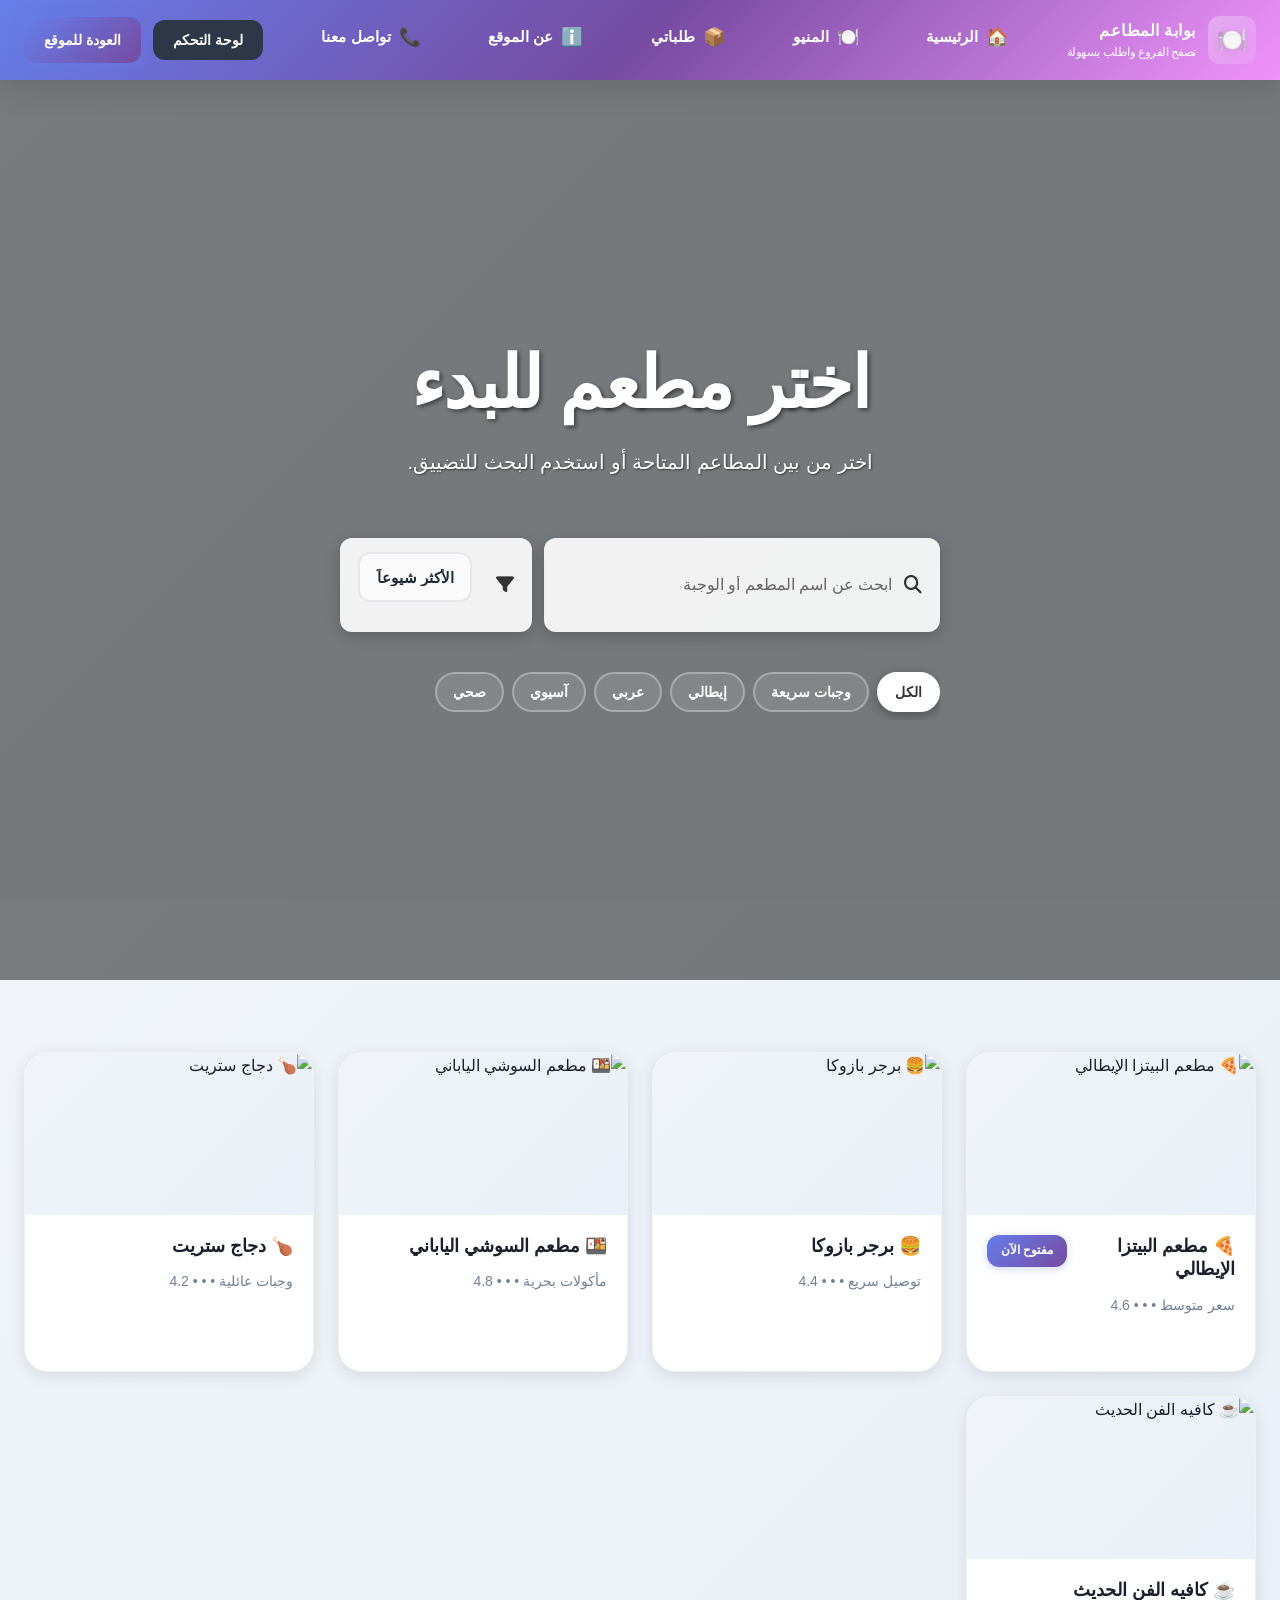
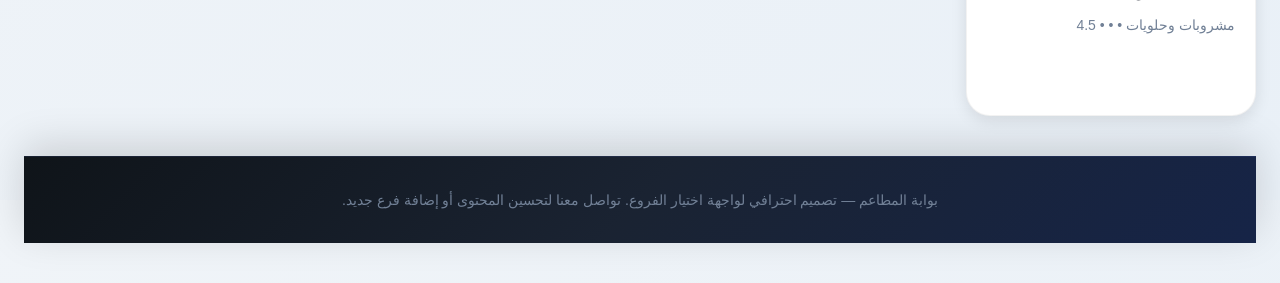
==== gateway.html @ f69977a4 "Add files via upload" ====
<!doctype html>
<html lang="ar" dir="rtl">
  <head>
    <meta charset="utf-8" />
    <meta
      name="viewport"
      content="width=device-width, initial-scale=1.0, viewport-fit=cover"
    />
    <meta name="theme-color" content="#D2691E" />
    <meta name="apple-mobile-web-app-capable" content="yes" />
    <meta
      name="apple-mobile-web-app-status-bar-style"
      content="black-translucent"
    />
    <title>بوابة المطاعم — My Order</title>
    <link rel="stylesheet" href="style.css" />
    <link
      rel="stylesheet"
      href="https://cdnjs.cloudflare.com/ajax/libs/font-awesome/6.4.0/css/all.min.css"
      crossorigin="anonymous"
    />
    <link
      href="https://fonts.googleapis.com/css2?family=Cairo:wght@300;400;600;700;900&display=swap"
      rel="stylesheet"
    />

    <style>
      * {
        margin: 0;
        padding: 0;
        box-sizing: border-box;
      }

      :root {
        --bg: #f0f4f8;
        --card: #ffffff;
        --muted: #718096;
        --accent-1: #667eea;
        --accent-2: #764ba2;
        --accent-3: #f093fb;
        --text: #1a202c;
        --text-light: #4a5568;
        --radius: 16px;
        --radius-lg: 24px;
        --container-max: 1400px;
        --shadow-sm: 0 2px 8px rgba(0, 0, 0, 0.08);
        --shadow-md: 0 4px 16px rgba(0, 0, 0, 0.1);
        --shadow-lg: 0 8px 32px rgba(0, 0, 0, 0.12);
        --shadow-xl: 0 12px 48px rgba(0, 0, 0, 0.15);
      }

      html,
      body {
        height: 100%;
      }

      body {
        font-family:
          "Cairo",
          -apple-system,
          "Segoe UI",
          Roboto,
          "Helvetica Neue",
          Arial,
          sans-serif;
        background: linear-gradient(135deg, #f0f4f8 0%, #e9f0f7 100%);
        color: var(--text);
        -webkit-font-smoothing: antialiased;
        -moz-osx-font-smoothing: grayscale;
        line-height: 1.6;
        min-height: 100vh;
        overflow-x: hidden;
      }

      /* Header Styles */
      header.app-header {
        padding: 16px 24px;
        background: linear-gradient(
          135deg,
          #667eea 0%,
          #764ba2 50%,
          #f093fb 100%
        );
        color: #fff;
        position: sticky;
        top: 0;
        z-index: 40;
        box-shadow: var(--shadow-lg);
        backdrop-filter: blur(10px);
      }

      .header-row {
        display: flex;
        align-items: center;
        justify-content: space-between;
        gap: 16px;
        max-width: var(--container-max);
        margin-inline: auto;
        flex-wrap: wrap;
      }

      .brand {
        display: flex;
        align-items: center;
        gap: 12px;
        font-weight: 800;
        font-size: 20px;
        letter-spacing: -0.5px;
      }

      .brand .logo {
        width: 48px;
        height: 48px;
        border-radius: 12px;
        background: linear-gradient(
          135deg,
          rgba(255, 255, 255, 0.3),
          rgba(255, 255, 255, 0.1)
        );
        display: inline-flex;
        align-items: center;
        justify-content: center;
        color: #fff;
        font-weight: 900;
        font-size: 24px;
        transition: transform 0.3s ease;
      }

      .brand .logo:hover {
        transform: scale(1.08) rotate(5deg);
      }

      .brand .subtitle {
        font-size: 16px;
        font-weight: 700;
        letter-spacing: 0.5px;
      }

      .brand .tagline {
        font-size: 12px;
        opacity: 0.95;
        font-weight: 400;
      }

      .header-actions {
        display: flex;
        gap: 12px;
        align-items: center;
      }

      /* Button Styles */
      .btn-primary,
      .btn-secondary,
      .btn-destructive {
        color: white;
        padding: 12px 20px;
        border-radius: 12px;
        text-decoration: none;
        font-weight: 700;
        display: inline-flex;
        align-items: center;
        justify-content: center;
        gap: 8px;
        border: none;
        cursor: pointer;
        transition: all 0.3s cubic-bezier(0.4, 0, 0.2, 1);
        font-size: 14px;
      }

      .btn-primary {
        background: linear-gradient(135deg, #667eea, #764ba2);
        box-shadow: 0 4px 15px rgba(102, 126, 234, 0.4);
      }

      .btn-primary:hover {
        transform: translateY(-3px);
        box-shadow: 0 8px 25px rgba(102, 126, 234, 0.6);
      }

      .btn-primary:active {
        transform: translateY(-1px);
      }

      .btn-secondary {
        background: rgba(255, 255, 255, 0.2);
        backdrop-filter: blur(10px);
        border: 1.5px solid rgba(255, 255, 255, 0.4);
      }

      .btn-secondary:hover {
        background: rgba(255, 255, 255, 0.3);
        transform: translateY(-2px);
      }

      .btn-secondary.dark {
        background: #2d3748;
        border: none;
      }

      .btn-secondary.dark:hover {
        background: #1a202c;
      }

      .btn-destructive {
        background: linear-gradient(135deg, #f56565, #e53e3e);
      }

      .btn-destructive:hover {
        transform: translateY(-2px);
        box-shadow: 0 8px 20px rgba(245, 101, 101, 0.4);
      }

      /* Main Content */
      main {
        display: flex;
        flex-direction: column;
        align-items: center;
        padding: 40px 24px;
        max-width: var(--container-max);
        margin-inline: auto;
        width: 100%;
      }

      /* Hero Section */
      .gateway-hero {
        display: flex;
        flex-direction: column;
        justify-content: center;
        align-items: center;
        min-height: 100vh;
        width: 100vw;
        left: 50%;
        right: 50%;
        margin-left: -50vw;
        margin-right: -50vw;
        background-image:
          linear-gradient(rgba(0, 0, 0, 0.5), rgba(0, 0, 0, 0.5)),
          url("https://images.unsplash.com/photo-1517248135467-4c7edcad34c4?ixlib=rb-4.0.3&auto=format&fit=crop&w=2070&q=80");
        background-size: cover;
        background-position: center;
        background-repeat: no-repeat;
        color: white;
        text-align: center;
        padding: 40px;
        position: relative;
      }

      .gateway-hero h1 {
        font-size: clamp(36px, 8vw, 72px);
        margin: 0;
        line-height: 1.2;
        font-weight: 900;
        letter-spacing: -2px;
        text-shadow: 2px 2px 4px rgba(0, 0, 0, 0.5);
      }

      .gateway-hero p {
        margin: 20px 0;
        font-size: 20px;
        line-height: 1.6;
        font-weight: 400;
        text-shadow: 1px 1px 2px rgba(0, 0, 0, 0.5);
        max-width: 600px;
      }

      /* Search & Filter Controls */
      .controls {
        display: flex;
        gap: 12px;
        flex-wrap: wrap;
        margin-top: 40px;
        width: 100%;
        max-width: 600px;
      }

      .search {
        flex: 1;
        min-width: 260px;
        display: flex;
        align-items: center;
        background: rgba(255, 255, 255, 0.9);
        border-radius: 12px;
        padding: 14px 18px;
        border: none;
        box-shadow: 0 4px 15px rgba(0, 0, 0, 0.2);
        transition: all 0.3s ease;
      }

      .search:focus-within {
        background: rgba(255, 255, 255, 1);
        box-shadow: 0 0 0 3px rgba(255, 255, 255, 0.3);
        transform: translateY(-2px);
      }

      .search i {
        color: #333;
        margin-left: 12px;
        font-size: 18px;
      }

      .search input {
        border: 0;
        outline: 0;
        font-size: 16px;
        width: 100%;
        background: transparent;
        color: #333;
        font-family: inherit;
      }

      .search input::placeholder {
        color: #666;
      }

      .filter {
        background: rgba(255, 255, 255, 0.9);
        padding: 14px 18px;
        border-radius: 12px;
        border: none;
        display: flex;
        align-items: center;
        gap: 12px;
        box-shadow: 0 4px 15px rgba(0, 0, 0, 0.2);
        transition: all 0.3s ease;
      }

      .filter:focus-within {
        background: rgba(255, 255, 255, 0.3);
        box-shadow: 0 0 0 3px rgba(255, 255, 255, 0.3);
      }

      .filter i {
        color: #333;
        margin-left: 12px;
        font-size: 18px;
      }

      .filter-select {
        border: 0;
        background: transparent;
        outline: 0;
        color: #333;
        font-family: inherit;
        font-size: 16px;
        font-weight: 600;
        cursor: pointer;
      }

      /* Restaurants Grid */
      .restaurants-grid {
        display: grid;
        grid-template-columns: repeat(auto-fill, minmax(280px, 1fr));
        gap: 24px;
        margin-top: 32px;
        width: 100%;
      }

      .restaurant-card {
        background: var(--card);
        border-radius: var(--radius-lg);
        overflow: hidden;
        box-shadow: var(--shadow-md);
        display: flex;
        flex-direction: column;
        text-decoration: none;
        color: inherit;
        border: 1px solid rgba(0, 0, 0, 0.05);
        transition: all 0.3s cubic-bezier(0.4, 0, 0.2, 1);
        min-height: 320px;
        position: relative;
        group: card;
      }

      .restaurant-card::before {
        content: "";
        position: absolute;
        inset: 0;
        background: linear-gradient(
          135deg,
          rgba(102, 126, 234, 0.1),
          rgba(240, 147, 251, 0.1)
        );
        opacity: 0;
        transition: opacity 0.3s ease;
        pointer-events: none;
        z-index: 1;
      }

      .restaurant-card:hover {
        transform: translateY(-12px) scale(1.02);
        box-shadow: var(--shadow-xl);
      }

      .restaurant-card:hover::before {
        opacity: 1;
      }

      .restaurant-card:focus-visible {
        outline: 3px solid var(--accent-1);
        outline-offset: 4px;
      }

      .restaurant-media {
        background: linear-gradient(135deg, #f0f4f8, #e9f0f7);
        object-fit: cover;
        width: 100%;
        aspect-ratio: 16/9;
        height: auto;
        min-height: 160px;
        transition: transform 0.3s ease;
      }

      .restaurant-card:hover .restaurant-media {
        transform: scale(1.05);
      }

      .restaurant-body {
        padding: 20px;
        display: flex;
        flex-direction: column;
        gap: 12px;
        flex: 1 1 auto;
        position: relative;
        z-index: 2;
      }

      .restaurant-title {
        font-weight: 800;
        font-size: 18px;
        display: flex;
        align-items: flex-start;
        justify-content: space-between;
        gap: 12px;
        line-height: 1.3;
      }

      .restaurant-meta {
        display: flex;
        gap: 12px;
        align-items: center;
        color: var(--muted);
        font-size: 14px;
        font-weight: 500;
      }

      .restaurant-meta .fa-star {
        color: #fbbf24;
        margin-left: 4px;
      }

      .meta-note {
        font-size: 13px;
        color: var(--muted);
        font-weight: 600;
        padding: 2px 8px;
        background: rgba(102, 126, 234, 0.05);
        border-radius: 6px;
      }

      .badge {
        padding: 8px 14px;
        border-radius: 12px;
        background: linear-gradient(135deg, #667eea, #764ba2);
        color: #fff;
        font-weight: 700;
        font-size: 12px;
        white-space: nowrap;
        box-shadow: 0 2px 8px rgba(102, 126, 234, 0.3);
      }

      .panel-buttons {
        display: flex;
        gap: 8px;
        align-items: center;
        flex-wrap: wrap;
      }

      /* Footer */
      footer.app-footer {
        padding: 32px 24px;
        color: var(--muted);
        font-size: 14px;
        max-width: var(--container-max);
        margin-inline: auto;
        text-align: center;
        border-top: 1px solid rgba(102, 126, 234, 0.1);
        margin-top: 40px;
        width: 100%;
      }

      /* Control Bar Styles */
      .control-bar {
        margin-top: 32px;
        width: 100%;
        max-width: 600px;
      }

      .control-container {
        display: flex;
        gap: 8px;
        overflow-x: auto;
        scrollbar-width: none;
        -ms-overflow-style: none;
        padding: 8px 0;
      }

      .control-container::-webkit-scrollbar {
        display: none;
      }

      .control-btn {
        padding: 10px 16px;
        border-radius: 20px;
        border: 2px solid rgba(255, 255, 255, 0.3);
        background: rgba(255, 255, 255, 0.1);
        color: white;
        font-weight: 600;
        font-size: 14px;
        cursor: pointer;
        transition: all 0.3s ease;
        white-space: nowrap;
        flex-shrink: 0;
        backdrop-filter: blur(10px);
      }

      .control-btn:hover {
        background: rgba(255, 255, 255, 0.2);
        border-color: rgba(255, 255, 255, 0.5);
        transform: translateY(-1px);
      }

      .control-btn.active {
        background: white;
        color: #333;
        border-color: white;
        box-shadow: 0 4px 12px rgba(0, 0, 0, 0.3);
      }

      .control-btn.active:hover {
        transform: translateY(-2px);
        box-shadow: 0 6px 16px rgba(0, 0, 0, 0.4);
      }

      /* Admin Panel Styles */
      #adminToggle {
        position: fixed;
        left: 20px;
        top: 90px;
        z-index: 60;
      }

      #adminPanel {
        position: fixed;
        left: 20px;
        top: 140px;
        right: 20px;
        max-width: 600px;
        background: #fff;
        border-radius: var(--radius-lg);
        box-shadow: var(--shadow-xl);
        padding: 24px;
        display: none;
        z-index: 70;
        max-height: 80vh;
        overflow-y: auto;
      }

      #adminPanel .header {
        display: flex;
        justify-content: space-between;
        align-items: center;
        gap: 16px;
        margin-bottom: 20px;
        padding-bottom: 16px;
        border-bottom: 2px solid rgba(102, 126, 234, 0.1);
      }

      #adminPanel .header strong {
        font-size: 18px;
        color: var(--text);
      }

      #adminPanel .header button {
        padding: 10px 14px;
        border-radius: 10px;
        font-size: 13px;
      }

      /* Admin Form */
      .admin-form {
        display: grid;
        gap: 12px;
        margin-bottom: 16px;
      }

      .admin-form input {
        padding: 12px 14px;
        border: 2px solid rgba(102, 126, 234, 0.1);
        border-radius: 10px;
        font-size: 14px;
        font-family: inherit;
        transition: all 0.3s ease;
      }

      .admin-form input:focus {
        outline: none;
        border-color: var(--accent-1);
        box-shadow: 0 0 0 3px rgba(102, 126, 234, 0.1);
      }

      .admin-form .actions {
        display: flex;
        gap: 12px;
      }

      /* Admin List */
      .admin-list-container {
        max-height: 300px;
        overflow-y: auto;
        border-top: 2px solid rgba(102, 126, 234, 0.1);
        padding-top: 16px;
      }

      #adminList {
        list-style: none;
        display: flex;
        flex-direction: column;
        gap: 12px;
      }

      .admin-list-item {
        display: flex;
        justify-content: space-between;
        align-items: center;
        gap: 12px;
        padding: 14px;
        background: rgba(102, 126, 234, 0.05);
        border-radius: 10px;
        border: 1px solid rgba(102, 126, 234, 0.1);
        transition: all 0.3s ease;
      }

      .admin-list-item:hover {
        background: rgba(102, 126, 234, 0.08);
        border-color: rgba(102, 126, 234, 0.2);
      }

      .admin-item-info {
        flex: 1;
      }

      .admin-item-info .name {
        font-weight: 700;
        color: var(--text);
      }

      .admin-item-info .meta {
        font-size: 13px;
        color: var(--muted);
        margin-top: 4px;
      }

      .admin-item-actions {
        display: flex;
        gap: 8px;
      }

      .admin-item-actions button {
        padding: 8px 12px;
        border-radius: 8px;
        border: none;
        font-size: 12px;
        font-weight: 600;
        cursor: pointer;
        transition: all 0.2s ease;
        background: rgba(102, 126, 234, 0.1);
        color: var(--accent-1);
      }

      .admin-item-actions button:hover {
        background: rgba(102, 126, 234, 0.2);
        transform: translateY(-1px);
      }

      .admin-item-actions button.delete {
        background: rgba(245, 101, 101, 0.1);
        color: #f56565;
      }

      .admin-item-actions button.delete:hover {
        background: rgba(245, 101, 101, 0.2);
      }

      /* Modal Styles */
      .modal-backdrop {
        position: fixed;
        inset: 0;
        background: rgba(0, 0, 0, 0.5);
        display: none;
        align-items: center;
        justify-content: center;
        z-index: 90;
        backdrop-filter: blur(4px);
      }

      .modal-card {
        background: #fff;
        border-radius: var(--radius-lg);
        padding: 28px;
        width: 440px;
        max-width: calc(100% - 32px);
        box-shadow: var(--shadow-xl);
        font-family: inherit;
        direction: rtl;
      }

      .modal-card h3 {
        margin: 0 0 12px 0;
        font-size: 22px;
        color: var(--text);
        font-weight: 800;
      }

      .modal-row {
        display: flex;
        flex-direction: column;
        gap: 12px;
        margin-top: 16px;
      }

      .modal-row input {
        padding: 12px 14px;
        border: 2px solid rgba(102, 126, 234, 0.1);
        border-radius: 10px;
        font-size: 15px;
        font-family: inherit;
        transition: all 0.3s ease;
      }

      .modal-row input:focus {
        outline: none;
        border-color: var(--accent-1);
        box-shadow: 0 0 0 3px rgba(102, 126, 234, 0.1);
      }

      .modal-actions {
        display: flex;
        gap: 12px;
        justify-content: flex-end;
        margin-top: 20px;
      }

      .msg {
        font-size: 14px;
        color: #f56565;
        padding: 10px;
        background: rgba(245, 101, 101, 0.1);
        border-radius: 8px;
        display: none;
      }

      .msg:not(:empty) {
        display: block;
      }

      /* Responsive Design */
      @media (max-width: 1024px) {
        .restaurants-grid {
          grid-template-columns: repeat(auto-fill, minmax(240px, 1fr));
          gap: 20px;
        }

        main {
          padding: 32px 20px;
        }

        .gateway-hero {
          min-height: 80vh;
          padding: 32px;
        }
      }

      @media (max-width: 768px) {
        .restaurants-grid {
          grid-template-columns: 1fr;
          gap: 16px;
        }

        .gateway-hero {
          min-height: 70vh;
          padding: 24px;
          gap: 12px;
        }

        .gateway-hero h1 {
          font-size: clamp(28px, 10vw, 48px);
        }

        .gateway-hero p {
          font-size: 18px;
        }

        .controls {
          flex-direction: column;
          gap: 10px;
          margin-top: 30px;
        }

        .search {
          min-width: 100%;
        }

        header.app-header {
          padding: 12px 16px;
        }

        .header-row {
          gap: 10px;
        }

        .brand {
          gap: 10px;
          font-size: 16px;
        }

        .brand .logo {
          width: 40px;
          height: 40px;
          font-size: 20px;
        }

        .restaurant-card {
          min-height: 280px;
        }

        .restaurant-media {
          min-height: 140px;
        }

        #adminPanel {
          left: 16px;
          right: 16px;
          bottom: 70px;
          max-width: calc(100% - 32px);
          padding: 20px;
        }

        .modal-card {
          width: calc(100% - 32px);
          padding: 24px;
        }

        main {
          padding: 24px 16px;
        }

        footer.app-footer {
          font-size: 13px;
          padding: 24px 16px;
        }
      }

      @media (max-width: 480px) {
        :root {
          font-size: 14px;
        }

        .gateway-hero {
          min-height: 60vh;
          padding: 20px;
        }

        .gateway-hero h1 {
          font-size: clamp(24px, 12vw, 36px);
        }

        .gateway-hero p {
          font-size: 16px;
        }

        .restaurant-title {
          font-size: 16px;
        }

        .btn-primary,
        .btn-secondary,
        .btn-destructive {
          padding: 10px 16px;
          font-size: 13px;
        }

        .search,
        .filter {
          padding: 12px 14px;
          font-size: 14px;
        }

        .panel-buttons {
          flex-direction: column;
          width: 100%;
        }

        .panel-buttons button {
          width: 100%;
        }

        #adminToggle {
          left: 12px;
          top: 80px;
        }

        #adminPanel {
          left: 12px;
          right: 12px;
          top: 130px;
        }
      }
    </style>
  </head>
  <body>
    <header class="app-header" role="banner">
      <div class="header-row">
        <div class="brand">
          <div class="logo" aria-hidden="true">🍽️</div>
          <div>
            <div class="subtitle">بوابة المطاعم</div>
            <div class="tagline">تصفح الفروع واطلب بسهولة</div>
          </div>
        </div>

        <ul class="nav-links">
          <li data-action="navigate" data-target="home-page">
            <span class="nav-icon">🏠</span> الرئيسية
          </li>
          <li data-action="navigate" data-target="menu-page">
            <span class="nav-icon">🍽️</span> المنيو
          </li>
          <li data-action="navigate" data-target="orders-page">
            <span class="nav-icon">📦</span> طلباتي
          </li>
          <li data-action="navigate" data-target="about-page">
            <span class="nav-icon">ℹ️</span> عن الموقع
          </li>
          <li data-action="navigate" data-target="contact-page">
            <span class="nav-icon">📞</span> تواصل معنا
          </li>
        </ul>

        <div class="header-actions">
          <button id="openAdminBtn" class="btn-secondary dark">
            لوحة التحكم
          </button>
          <a class="btn-primary" href="index.html">العودة للموقع</a>
        </div>
      </div>
    </header>

    <section class="gateway-hero" aria-labelledby="gateway-title">
      <h1 id="gateway-title">اختر مطعم للبدء</h1>
      <p>اختر من بين المطاعم المتاحة أو استخدم البحث للتضييق.</p>

      <div class="controls" role="search">
        <label class="search" aria-label="بحث عن مطعم">
          <i class="fa-solid fa-magnifying-glass"></i>
          <input
            type="search"
            id="search"
            placeholder="ابحث عن اسم المطعم أو الوجبة"
          />
        </label>

        <div class="filter" role="group" aria-label="مرشحات">
          <i class="fa-solid fa-filter"></i>
          <select onchange="" aria-label="ترتيب" class="filter-select">
            <option>الأكثر شيوعاً</option>
            <option>تقييم الأعلى</option>
            <option>الأقرب</option>
          </select>
        </div>
      </div>

      <nav class="control-bar" role="navigation" aria-label="تصفية المطاعم">
        <div class="control-container">
          <button class="control-btn active" data-category="all">الكل</button>
          <button class="control-btn" data-category="fast-food">
            وجبات سريعة
          </button>
          <button class="control-btn" data-category="italian">إيطالي</button>
          <button class="control-btn" data-category="arabic">عربي</button>
          <button class="control-btn" data-category="asian">آسيوي</button>
          <button class="control-btn" data-category="healthy">صحي</button>
        </div>
      </nav>
    </section>

    <main>
      <section class="restaurants-grid" aria-live="polite">
        <a
          class="restaurant-card"
          href="index.html?res=%D9%85%D8%B7%D8%B9%D9%85+%D8%A7%D9%84%D8%A8%D9%8A%D8%AA%D8%B2%D8%A7+%D8%A7%D9%84%D8%A5%D9%8A%D8%B7%D8%A7%D9%84%D9%8A"
          aria-label="مطعم البيتزا الإيطالي"
        >
          <img
            class="restaurant-media"
            loading="lazy"
            src="https://encrypted-tbn0.gstatic.com/images?q=tbn:ANd9GcQIJ-sXReSok67nDDw0imkkDdSCFZPtAbFA5Q&s"
            alt="مطعم البيتزا الإيطالي"
          />
          <div class="restaurant-body">
            <div class="restaurant-title">
              <span>🍕 مطعم البيتزا الإيطالي</span
              ><span class="badge">مفتوح الآن</span>
            </div>
            <div class="restaurant-meta">
              <span>سعر متوسط</span><span>•</span
              ><span>4.6 <i class="fa-solid fa-star"></i></span>
            </div>
          </div>
        </a>

        <a
          class="restaurant-card"
          href="index.html?res=%D8%A8%D8%B1%D8%AC%D8%B1+%D8%A8%D8%A7%D8%B2%D9%88%D9%83%D8%A7"
          aria-label="برجر بازوكا"
        >
          <img
            class="restaurant-media"
            loading="lazy"
            src="https://images.unsplash.com/photo-1568901346375-23c9450c58cd?w=800"
            alt="برجر بازوكا"
          />
          <div class="restaurant-body">
            <div class="restaurant-title">
              <span>🍔 برجر بازوكا</span><span class="meta-note">20-30 د</span>
            </div>
            <div class="restaurant-meta">
              <span>توصيل سريع</span><span>•</span
              ><span>4.4 <i class="fa-solid fa-star"></i></span>
            </div>
          </div>
        </a>

        <a
          class="restaurant-card"
          href="index.html?res=%D9%85%D8%B7%D8%B9%D9%85+%D8%A7%D9%84%D8%B3%D9%88%D8%B4%D9%8A+%D8%A7%D9%84%D9%8A%D8%A7%D8%A8%D8%A7%D9%86%D9%8A"
          aria-label="مطعم السوشي الياباني"
        >
          <img
            class="restaurant-media"
            loading="lazy"
            src="https://images.unsplash.com/photo-1553621042-f6e147245754?w=800"
            alt="مطعم السوشي الياباني"
          />
          <div class="restaurant-body">
            <div class="restaurant-title">
              <span>🍱 مطعم السوشي الياباني</span
              ><span class="meta-note">حجز متاح</span>
            </div>
            <div class="restaurant-meta">
              <span>مأكولات بحرية</span><span>•</span
              ><span>4.8 <i class="fa-solid fa-star"></i></span>
            </div>
          </div>
        </a>

        <a
          class="restaurant-card"
          href="index.html?res=%D8%AF%D8%AC%D8%A7%D8%AC+%D8%B3%D8%AA%D8%B1%D9%8A%D8%AA"
          aria-label="دجاج ستريت"
        >
          <img
            class="restaurant-media"
            loading="lazy"
            src="https://encrypted-tbn0.gstatic.com/images?q=tbn:ANd9GcSE7wbWL7yM23ASrpOVqlwllQO4JHH47STzwg&s"
            alt="دجاج ستريت"
          />
          <div class="restaurant-body">
            <div class="restaurant-title">
              <span>🍗 دجاج ستريت</span
              ><span class="meta-note">سعر اقتصادي</span>
            </div>
            <div class="restaurant-meta">
              <span>وجبات عائلية</span><span>•</span
              ><span>4.2 <i class="fa-solid fa-star"></i></span>
            </div>
          </div>
        </a>

        <a
          class="restaurant-card"
          href="index.html?res=%D9%83%D8%A7%D9%81%D9%8A%D9%87+%D8%A7%D9%84%D9%81%D9%86+%D8%A7%D9%84%D8%AD%D8%AF%D9%8A%D8%AB"
          aria-label="كافيه الفن الحديث"
        >
          <img
            class="restaurant-media"
            loading="lazy"
            src="https://images.unsplash.com/photo-1504754524776-8f4f37790ca0?w=800"
            alt="كافيه الفن الحديث"
          />
          <div class="restaurant-body">
            <div class="restaurant-title">
              <span>☕ كافيه الفن الحديث</span
              ><span class="meta-note">مناسب للعمل</span>
            </div>
            <div class="restaurant-meta">
              <span>مشروبات وحلويات</span><span>•</span
              ><span>4.5 <i class="fa-solid fa-star"></i></span>
            </div>
          </div>
        </a>
      </section>

      <footer class="app-footer">
        بوابة المطاعم — تصميم احترافي لواجهة اختيار الفروع. تواصل معنا لتحسين
        المحتوى أو إضافة فرع جديد.
      </footer>
    </main>
    <!-- Admin login modal -->
    <div
      id="adminModal"
      class="modal-backdrop"
      role="dialog"
      aria-hidden="true"
    >
      <div class="modal-card" role="document" aria-labelledby="adminModalTitle">
        <h3 id="adminModalTitle">دخول المشرف</h3>
        <div id="modalMsg" class="msg" aria-live="polite"></div>
        <form id="adminModalForm" class="modal-row">
          <input
            id="modalUser"
            name="user"
            placeholder="اسم المستخدم"
            autocomplete="username"
          />
          <input
            id="modalPass"
            name="pass"
            type="password"
            placeholder="كلمة المرور"
            autocomplete="current-password"
          />
          <input
            id="modalPass2"
            name="pass2"
            type="password"
            placeholder="تأكيد كلمة المرور (لإنشاء)"
            style="display: none"
          />
          <div class="modal-actions">
            <button type="button" id="modalCancel" class="btn-secondary">
              إلغاء
            </button>
            <button type="submit" id="modalSubmit" class="btn-primary">
              دخول
            </button>
          </div>
        </form>
      </div>
    </div>

    <div id="adminPanel" aria-hidden="true">
      <div class="header">
        <strong>لوحة تحكم المطاعم</strong>
        <div class="panel-buttons">
          <button id="changePwBtn" class="btn-secondary">تغيير الباسورد</button>
          <button id="logoutBtn" class="btn-secondary">تسجيل خروج</button>
          <button id="closeAdminBtn" class="btn-destructive">إغلاق</button>
        </div>
      </div>

      <form id="adminForm" class="admin-form">
        <input id="r-id" type="hidden" />
        <input id="r-name" placeholder="اسم المطعم" required />
        <input id="r-sub" placeholder="نص مساعد (مثلاً: توصيل سريع)" />
        <input id="r-badge" placeholder="وسم (مثلاً: مفتوح الآن)" />
        <input id="r-img" placeholder="رابط صورة" />
        <input id="r-href" placeholder="رابط الهدف (index.html?res=...)" />
        <div class="actions">
          <button id="saveBtn" class="btn-primary" type="button">حفظ</button>
          <button id="newBtn" type="button" class="btn-secondary">
            مُسح الحقل
          </button>
        </div>
      </form>

      <div class="admin-list-container">
        <ul
          id="adminList"
          style="
            list-style: none;
            padding: 0;
            margin: 0;
            display: flex;
            flex-direction: column;
            gap: 8px;
          "
        ></ul>
      </div>
    </div>

    <script>
      (function () {
        const storageKey = "restaurants_v1";

        function generateId() {
          return "r_" + Math.random().toString(36).slice(2, 9);
        }

        function getStored() {
          try {
            const raw = localStorage.getItem(storageKey);
            return raw ? JSON.parse(raw) : null;
          } catch (e) {
            return null;
          }
        }

        function setStored(arr) {
          localStorage.setItem(storageKey, JSON.stringify(arr));
        }

        // If no stored data, extract existing static cards as initial dataset
        function extractInitial() {
          const cards = Array.from(
            document.querySelectorAll(".restaurant-card"),
          );
          if (!cards.length) return [];
          return cards.map((card) => {
            const a = card.closest("a") || card;
            const href = a.getAttribute("href") || "";
            const img = card.querySelector(".restaurant-media");
            const titleEl = card.querySelector(".restaurant-title span");
            const badgeEl = card.querySelector(".badge");
            const meta = Array.from(
              card.querySelectorAll(".restaurant-meta span"),
            )
              .map((s) => s.innerText)
              .filter(Boolean)
              .join(" • ");
            return {
              id: generateId(),
              name: titleEl
                ? titleEl.innerText.trim()
                : a.getAttribute("aria-label") || "مطعم",
              sub: badgeEl ? "" : "",
              badge: badgeEl ? badgeEl.innerText.trim() : "",
              img: img ? img.getAttribute("src") : "",
              meta: meta,
              href: href,
            };
          });
        }

        let restaurants = getStored() || extractInitial();

        // Admin visibility/session helpers
        const isAdmin =
          new URLSearchParams(location.search).get("admin") === "1" ||
          localStorage.getItem("isAdmin") === "1";
        const userKey = "gateway_admin_user"; // stored admin username
        const pwKey = "gateway_admin_hash"; // stored SHA-256 hash of admin password
        let sessionAdmin = !!isAdmin;

        const grid = document.querySelector(".restaurants-grid");
        const searchInput = document.getElementById("search");

        function renderRestaurants(filter) {
          grid.innerHTML = "";
          const list = restaurants.filter((r) => {
            if (!filter) return true;
            const q = filter.toLowerCase();
            return (r.name + " " + (r.meta || "") + " " + (r.badge || ""))
              .toLowerCase()
              .includes(q);
          });

          list.forEach((r) => {
            const a = document.createElement("a");
            a.className = "restaurant-card";
            a.href = r.href || "index.html?res=" + encodeURIComponent(r.name);
            a.setAttribute("aria-label", r.name);
            a.innerHTML = `
              <img class="restaurant-media" loading="lazy" src="${r.img || "https://via.placeholder.com/800x450?text=مطعم"}" alt="${r.name}" />
              <div class="restaurant-body">
                <div class="restaurant-title">
                  <span>${r.name}</span>
                  ${r.badge ? `<span class="badge">${r.badge}</span>` : ""}
                </div>
                <div class="restaurant-meta">${r.meta || ""}</div>
              </div>
            `;
            grid.appendChild(a);
          });
        }

        // Initial render
        renderRestaurants();

        // Live search
        if (searchInput) {
          searchInput.addEventListener("input", function () {
            renderRestaurants(this.value.trim());
          });
        }

        // Admin UI logic
        const openBtn = document.getElementById("openAdminBtn");
        const closeBtn = document.getElementById("closeAdminBtn");
        const changePwBtn = document.getElementById("changePwBtn");
        const logoutBtn = document.getElementById("logoutBtn");
        const panel = document.getElementById("adminPanel");
        const adminList = document.getElementById("adminList");
        const saveBtn = document.getElementById("saveBtn");
        const newBtn = document.getElementById("newBtn");

        // helper: SHA-256 hex
        async function sha256Hex(str) {
          const buf = await crypto.subtle.digest(
            "SHA-256",
            new TextEncoder().encode(str),
          );
          return Array.from(new Uint8Array(buf))
            .map((b) => b.toString(16).padStart(2, "0"))
            .join("");
        }

        // Auto-initialize credentials per user request: username `admin`, password `12345`
        (async function initDefaultAdmin() {
          try {
            if (
              !localStorage.getItem(userKey) &&
              !localStorage.getItem(pwKey)
            ) {
              const h = await sha256Hex("12345");
              localStorage.setItem(userKey, "admin");
              localStorage.setItem(pwKey, h);
              console.info("Initialized default admin credentials.");
            }
          } catch (e) {
            console.error("Failed to init default admin", e);
          }
        })();

        // Modal-based unlock flow (professional)
        const adminModal = document.getElementById("adminModal");
        const modalForm = document.getElementById("adminModalForm");
        const modalUser = document.getElementById("modalUser");
        const modalPass = document.getElementById("modalPass");
        const modalPass2 = document.getElementById("modalPass2");
        const modalMsg = document.getElementById("modalMsg");
        const modalCancel = document.getElementById("modalCancel");

        function showModal(mode) {
          // mode: 'login' or 'create' or 'change'
          adminModal.style.display = "flex";
          adminModal.setAttribute("aria-hidden", "false");
          modalMsg.textContent = "";
          modalForm.dataset.mode = mode;
          modalPass.value = "";
          modalPass2.value = "";
          modalUser.value = "";
          if (mode === "create") {
            modalPass2.style.display = "";
            modalUser.placeholder = "اسم المستخدم جديد";
            modalPass2.placeholder = "تأكيد كلمة المرور";
            document.getElementById("modalSubmit").textContent = "إنشاء";
          } else if (mode === "change") {
            modalPass2.style.display = "";
            modalUser.placeholder = "اسم المستخدم الحالي أو جديد";
            document.getElementById("modalSubmit").textContent = "تغيير";
          } else {
            modalPass2.style.display = "none";
            modalUser.placeholder = "اسم المستخدم";
            document.getElementById("modalSubmit").textContent = "دخول";
          }
          modalUser.focus();
        }

        function hideModal() {
          adminModal.style.display = "none";
          adminModal.setAttribute("aria-hidden", "true");
        }

        // openBtn shows login modal; modal handles create/login depending on stored credentials
        async function tryUnlock() {
          if (sessionAdmin) return openAdmin();
          const storedUser = localStorage.getItem(userKey);
          const storedHash = localStorage.getItem(pwKey);
          if (!storedUser || !storedHash) {
            showModal("create");
            return;
          }
          showModal("login");
        }

        modalCancel.addEventListener("click", function () {
          hideModal();
        });

        modalForm.addEventListener("submit", async function (ev) {
          ev.preventDefault();
          const mode = modalForm.dataset.mode;
          const u = modalUser.value && modalUser.value.trim();
          const p = modalPass.value || "";
          const p2 = modalPass2.value || "";
          const storedUser = localStorage.getItem(userKey);
          const storedHash = localStorage.getItem(pwKey);

          if (mode === "create") {
            if (!u || !p) {
              modalMsg.textContent = "أدخل اسم مستخدم وباسورد.";
              return;
            }
            if (p !== p2) {
              modalMsg.textContent = "كلمتا المرور لا تتطابقان.";
              return;
            }
            const h = await sha256Hex(p);
            localStorage.setItem(userKey, u);
            localStorage.setItem(pwKey, h);
            localStorage.setItem("isAdmin", "1");
            sessionAdmin = true;
            hideModal();
            openAdmin();
            return;
          }

          if (mode === "login") {
            if (!u || !p) {
              modalMsg.textContent = "أدخل اسم المستخدم والباسورد.";
              return;
            }
            const h = await sha256Hex(p);
            if (u === storedUser && h === storedHash) {
              localStorage.setItem("isAdmin", "1");
              sessionAdmin = true;
              hideModal();
              openAdmin();
              return;
            }
            modalMsg.textContent = "اسم المستخدم أو الباسورد خاطئ";
            return;
          }

          if (mode === "change") {
            // change credentials: require current stored credentials
            if (!storedUser || !storedHash) {
              modalMsg.textContent = "لا توجد بيانات للمشرف.";
              return;
            }
            if (!u || !p || !p2) {
              modalMsg.textContent = "أكمل الحقول.";
              return;
            }
            const hcur = await sha256Hex(p);
            // here modalUser holds current username for verification; modalPass and modalPass2 used as new password and confirm
            if (u !== storedUser) {
              modalMsg.textContent = "اسم المستخدم الحالي خاطئ.";
              return;
            }
            // prompt for current password separately is omitted for compact UI; require the user to re-enter current password in modalPass (we'll use p as current here)
            const newPass = modalPass2.value || "";
            if (!newPass) {
              modalMsg.textContent = "أدخل كلمة مرور جديدة في الحقل الثاني.";
              return;
            }
            if (p !== newPass) {
              modalMsg.textContent = "الكلمات لا تتطابق.";
              return;
            }
            const newH = await sha256Hex(newPass);
            const newUser = u || storedUser;
            localStorage.setItem(userKey, newUser);
            localStorage.setItem(pwKey, newH);
            modalMsg.textContent = "تم تغيير بيانات الدخول.";
            hideModal();
            return;
          }
        });

        function openAdmin() {
          panel.style.display = "block";
          panel.setAttribute("aria-hidden", "false");
          refreshAdminList();
        }
        function closeAdmin() {
          panel.style.display = "none";
          panel.setAttribute("aria-hidden", "true");
          localStorage.removeItem("isAdmin");
          sessionAdmin = false;
        }

        if (openBtn) {
          openBtn.addEventListener("click", function () {
            tryUnlock().catch((err) => console.error(err));
          });
        }
        if (closeBtn) closeBtn.addEventListener("click", closeAdmin);
        if (logoutBtn)
          logoutBtn.addEventListener("click", function () {
            localStorage.removeItem("isAdmin");
            sessionAdmin = false;
            if (panel) {
              panel.style.display = "none";
              panel.setAttribute("aria-hidden", "true");
            }
            alert("تم تسجيل الخروج");
          });

        if (changePwBtn)
          changePwBtn.addEventListener("click", function () {
            showModal("change");
          });

        function refreshAdminList() {
          adminList.innerHTML = "";
          restaurants.forEach((r) => {
            const li = document.createElement("li");
            li.className = "admin-list-item";
            li.innerHTML = `
              <div class="admin-item-info">
                <div class="name">${r.name}</div>
                <div class="meta">${r.meta || r.badge || ""}</div>
              </div>
              <div class="admin-item-actions">
                <button data-edit="${r.id}">تعديل</button>
                <button data-delete="${r.id}" class="delete">حذف</button>
              </div>
            `;
            adminList.appendChild(li);
          });
        }

        adminList.addEventListener("click", function (e) {
          const edit = e.target.getAttribute("data-edit");
          const del = e.target.getAttribute("data-delete");
          if (edit) {
            const r = restaurants.find((x) => x.id === edit);
            if (!r) return;
            document.getElementById("r-id").value = r.id;
            document.getElementById("r-name").value = r.name;
            document.getElementById("r-sub").value = r.sub || r.meta || "";
            document.getElementById("r-badge").value = r.badge || "";
            document.getElementById("r-img").value = r.img || "";
            document.getElementById("r-href").value = r.href || "";
          }
          if (del) {
            restaurants = restaurants.filter((x) => x.id !== del);
            setStored(restaurants);
            refreshAdminList();
            renderRestaurants(searchInput ? searchInput.value.trim() : "");
          }
        });

        saveBtn.addEventListener("click", function () {
          const id = document.getElementById("r-id").value || "";
          const name = document.getElementById("r-name").value.trim();
          const sub = document.getElementById("r-sub").value.trim();
          const badge = document.getElementById("r-badge").value.trim();
          const img = document.getElementById("r-img").value.trim();
          const href = document.getElementById("r-href").value.trim();
          if (!name) return alert("أدخل اسم المطعم");
          if (id) {
            const idx = restaurants.findIndex((x) => x.id === id);
            if (idx > -1) {
              restaurants[idx].name = name;
              restaurants[idx].sub = sub;
              restaurants[idx].badge = badge;
              restaurants[idx].img = img;
              restaurants[idx].href = href;
            }
          } else {
            restaurants.unshift({
              id: generateId(),
              name,
              sub,
              badge,
              img,
              href,
              meta: sub,
            });
          }
          setStored(restaurants);
          refreshAdminList();
          renderRestaurants(searchInput ? searchInput.value.trim() : "");
          // clear form
          document.getElementById("adminForm").reset();
          document.getElementById("r-id").value = "";
        });

        newBtn.addEventListener("click", function () {
          document.getElementById("adminForm").reset();
          document.getElementById("r-id").value = "";
        });

        // Export / Import shortcuts (optional): double-click open button to export JSON (protected)
        function doExport() {
          const blob = new Blob([JSON.stringify(restaurants, null, 2)], {
            type: "application/json",
          });
          const url = URL.createObjectURL(blob);
          const a = document.createElement("a");
          a.href = url;
          a.download = "restaurants.json";
          a.click();
          URL.revokeObjectURL(url);
        }

        if (openBtn) {
          openBtn.addEventListener("dblclick", function () {
            if (!sessionAdmin) {
              tryUnlock()
                .then(() => {
                  if (sessionAdmin) doExport();
                })
                .catch((err) => console.error(err));
              return;
            }
            doExport();
          });
        }

        // Accessibility: close panel with Escape
        document.addEventListener("keydown", function (e) {
          if (e.key === "Escape") closeAdmin();
        });
      })();

      // Control Bar Functionality
      (function () {
        const controlBtns = document.querySelectorAll(".control-btn");
        const restaurantCards = document.querySelectorAll(".restaurant-card");

        // Define categories for each restaurant (you can expand this)
        const restaurantCategories = {
          "🍕 مطعم البيتزا الإيطالي": "italian",
          "🍔 برجر بازوكا": "fast-food",
          "🍗 دجاج ستريت": "fast-food",
          "☕ كافيه الفن الحديث": "healthy",
        };

        controlBtns.forEach((btn) => {
          btn.addEventListener("click", function () {
            // Remove active class from all buttons
            controlBtns.forEach((b) => b.classList.remove("active"));
            // Add active class to clicked button
            this.classList.add("active");

            const category = this.dataset.category;

            restaurantCards.forEach((card) => {
              const title = card
                .querySelector(".restaurant-title span")
                .textContent.trim();
              const cardCategory = restaurantCategories[title] || "other";

              if (category === "all" || cardCategory === category) {
                card.style.display = "flex";
              } else {
                card.style.display = "none";
              }
            });
          });
        });
      })();
    </script>
  </body>
</html>
---- style.css ----
/* =====================================================
    My Order
   ===================================================
   
   👨‍💻 Designer & Developer: Ibrahim Mohamed
   📧 Email: ibra7im.engineer@gmail.com
   📱 Instagram: @ibra7im_mo7amad
   💼 LinkedIn: Ibrahim Mohamed
   🌐 Website: https://www.linkedin.com/in/ibra7im-mo7amed
   🌈 Color System: Premium Gradients & Animations
   ✨ Version: 2.0 - 5 Stars Design Quality
   
   ===================================================== */

/* --- Mobile Safe Area Support (Notched Devices) --- */
@supports (padding: max(0px)) {
    :root {
        --sat: env(safe-area-inset-top);
        --sab: env(safe-area-inset-bottom);
        --sal: env(safe-area-inset-left);
        --sar: env(safe-area-inset-right);
    }
    
    .navbar {
        padding-top: max(12px, env(safe-area-inset-top));
        padding-bottom: max(12px, env(safe-area-inset-top));
        padding-inline-start: max(16px, env(safe-area-inset-left));
        padding-inline-end: max(16px, env(safe-area-inset-right));
    }
    
    header {
        padding-top: max(0px, env(safe-area-inset-top));
    }
    
    main {
        padding-top: max(var(--header-height), calc(var(--header-height) + env(safe-area-inset-top)));
    }
    
    .mobile-nav-menu {
        padding-top: max(20px, env(safe-area-inset-top));
    }
    
    .mobile-nav-actions {
        padding-bottom: max(20px, env(safe-area-inset-bottom));
    }
    
    footer {
        padding-bottom: max(40px, env(safe-area-inset-bottom));
    }
    
    .cart-page .confirm-btn,
    .cart-page .main-btn {
        margin-bottom: max(16px, env(safe-area-inset-bottom));
    }
}

/* --- 1. إعدادات الألوان والخطوط الأساسية (محسّنة) --- */
:root {
    --primary: #FF6B35;
        --primary-dark: #E85A1F;
    --primary-light: #FF8E5F;
    --primary-ultra-light: #FFF0E6;
    --dark: #17385b;
    --dark-light: #1a2332;
    --light-bg: #F5F8FC;
    --white: #ffffff;
    --accent: #FFB347;
    --success: #10B981;
    --warning: #F59E0B;
    --danger: #EF4444;
    --gray-100: #183775;
    --gray-200: #34476e;
    --gray-300: #D1D5DB;
    --gray-600: #4B5563;
    --gray-800: #1F2937;
    --shadow: 0 10px 30px rgba(255, 107, 53, 0.12);
    --shadow-lg: 0 20px 50px rgba(0,0,0,0.1);
    --shadow-xl: 0 25px 60px rgba(0,0,0,0.15);
    --transition: all 0.35s cubic-bezier(0.4, 0, 0.2, 1);
    --header-height: 88px;
    --min-touch-target: 44px;
}

* {
    margin: 0;
    padding: 0;
    box-sizing: border-box;
    /* use Tajawal for premium Arabic typography */
    font-family: 'Tajawal', 'Segoe UI', Tahoma, Geneva, Verdana, sans-serif;
}

html {
    scroll-behavior: smooth;
}

body {
    background: #FF6B35;
    background-attachment: fixed;
    display: flex;
    flex-direction: column;
    min-height: 100vh;
    margin: 0;
    padding: 0;
    font-family: 'Cairo', 'Segoe UI', Tahoma, Geneva, Verdana, sans-serif;
    direction: rtl;
    overflow-x: hidden;
    -webkit-font-smoothing: antialiased;
    -moz-osx-font-smoothing: grayscale;
    color: var(--gray-800);
}

main {
    margin-top: 0;
    padding-top: var(--header-height);
    flex: 1;
}


/* --- 2. الهيدر وشريط التنقل (Navbar) - محسّن --- */
header {
    /* start transparent for a clean premium look */
    background: transparent;
    padding: 0;
    position: sticky;
    top: 0;
    z-index: 1000;
    /* no initial shadow or border */
    box-shadow: none;
    backdrop-filter: none;
    border-bottom: none;
}

/* apply some depth when header becomes scrolled (glassmorphism) */
header.scrolled {
    box-shadow: 0 8px 30px rgba(0, 0, 0, 0.1);
}


.navbar {
    width: 100%;
    display: flex;
    justify-content: space-between;
    align-items: center;
    padding: 16px 5%;
    box-sizing: border-box;
    background: var(--primary);
    backdrop-filter: none;
    z-index: 1000;
}

/* when user scrolls, add glass effect */
.navbar.scrolled {
    background: var(--primary);
    backdrop-filter: blur(10px);
}

/* distribute links evenly for spacious layout */
.nav-links {
    flex: 1;
    justify-content: space-evenly;
}


.logo {
    font-size: 28px;
    font-weight: 900;
    cursor: pointer;
    color: white;
    display: flex;
    align-items: center;
    gap: 12px;
    transition: var(--transition);
    text-shadow: 0 2px 8px rgba(0, 0, 0, 0.1);
}

.logo:hover {
    transform: scale(1.08) rotate(-2deg);
}

.nav-links {
    display: flex;
    list-style: none;
    gap: 25px;
}

.nav-links li {
    color: white;
    cursor: pointer;
    font-size: 15px;
    font-weight: 600;
    transition: var(--transition);
    position: relative;
    padding-bottom: 6px;
    display: flex;
    align-items: center;
    gap: 8px;
}

.nav-icon {
    font-size: 18px;
    display: inline-block;
    transition: transform 0.3s ease;
}

.nav-links li:hover .nav-icon {
    transform: scale(1.2) rotate(5deg);
}

.nav-links li::after {
    content: '';
    position: absolute;
    bottom: 0;
    left: 0;
    width: 0;
    height: 3px;
    background: linear-gradient(90deg, #D2691E, #FF8E5F);
    transition: width 0.35s ease;
    border-radius: 2px;
}

.nav-links li:hover {
    color: var(--primary);
    transform: translateY(-2px);
}

.nav-links li:hover::after {
    width: 100%;
}

.nav-icons {
    display: flex;
    gap: 18px;
    color: var(--white);
    font-size: 22px;
    align-items: center;
}

.nav-icons i {
    cursor: pointer;
    transition: var(--transition);
    padding: 8px 12px;
    border-radius: 10px;
}

.nav-icons i:hover {
    color: var(--primary);
    background: rgba(255, 107, 53, 0.15);
    transform: scale(1.2) rotate(12deg);
    filter: drop-shadow(0 4px 12px rgba(255, 107, 53, 0.4));
}

.cart-icon {
    position: relative;
}

#cart-count {
    position: absolute;
    top: -10px;
    right: -10px;
    background: linear-gradient(135deg, #D2691E, #FF8E5F);
    color: white;
    font-size: 12px;
    font-weight: 800;
    padding: 3px 8px;
    border-radius: 50%;
    box-shadow: 0 4px 12px rgba(255, 107, 53, 0.4);
    animation: pulse 2s infinite;
}

@keyframes pulse {
    0%, 100% { transform: scale(1); }
    50% { transform: scale(1.05); }
}

/* --- 3. تصميم الصفحات والحركات - محسّن --- */
.page {
    display: none;
    padding: 45px 8%;
    animation: fadeIn 0.5s ease-in-out;
    min-height: calc(100vh - 80px);
    background: linear-gradient(180deg, rgba(255, 255, 255, 0.98) 0%, rgba(245, 248, 252, 0.95) 100%);
    margin-top: 0;
    border-top: 6px solid var(--primary);
}

.page.active {
    display: block;
}

@keyframes fadeIn {
    from { opacity: 0; transform: translateY(30px); }
    to { opacity: 1; transform: translateY(0); }
}

@keyframes slideInRight {
    from { opacity: 0; transform: translateX(40px); }
    to { opacity: 1; transform: translateX(0); }
}

@keyframes slideInCenter {
    from { opacity: 0; transform: scale(0.9); }
    to { opacity: 1; transform: scale(1); }
}

@keyframes pulse-glow {
    0%, 100% { box-shadow: 0 10px 30px rgba(255, 107, 53, 0.15); }
    50% { box-shadow: 0 14px 50px rgba(255, 107, 53, 0.35); }
}

@keyframes float {
    0%, 100% { transform: translateY(0); }
    50% { transform: translateY(-20px); }
}

/* --- Center content helper (for full-screen centered sections) --- */
.center-screen {
    display: flex;
    align-items: center;
    justify-content: center;
    min-height: calc(100vh - var(--header-height));
    direction: rtl;
    text-align: center;
    padding: 40px 8%;
    box-sizing: border-box;
}

.branches-center .branches-row {
    width: 100%;
    max-width: 1100px;
    margin-top: 40px;
}

/* Branch card refinements for professional layout */
.branch-card {
    padding: 0;
    display: flex;
    flex-direction: column;
    justify-content: space-between;
}

.branch-card .branch-img img {
    width: 100%;
    height: 180px;
    object-fit: cover;
}

.branch-card h3 {
    font-size: 20px;
    font-weight: 800;
    color: var(--gray-800);
    margin-bottom: 8px;
}

.branch-meta {
    color: #6B7280;
    font-size: 14px;
    margin: 2px 0;
}

.branches-row { gap: 20px; }

/* --- Featured professional card (centered) --- */

/* --- Smart Analytics Dashboard Styles --- */
#smart-dashboard { margin-bottom: 24px; }
#smart-dashboard h3 { font-size: 18px; color: var(--gray-800); }
#smart-dashboard select, #smart-dashboard button { font-family: inherit; }
#smartTopCards { display: grid; grid-template-columns: repeat(auto-fit, minmax(180px, 1fr)); gap: 14px; }
#smartTopCards > div { background: linear-gradient(180deg, #fff, #fff); border-radius: 12px; padding: 16px; box-shadow: var(--shadow); transition: transform 0.28s ease, box-shadow 0.28s ease; }
#smartTopCards > div:hover { transform: translateY(-6px); box-shadow: var(--shadow-lg); }
#smartTopCards p, #smartTopCards div { direction: rtl; }
#smartTopCards .stat-value { font-size: 20px; font-weight: 900; color: var(--gray-800); }

#smart-dashboard canvas { width: 100% !important; height: auto !important; }

.stat-small { font-size: 13px; color: #6B7280; }

/* Buttons */
#smart-dashboard button { border: none; padding: 8px 12px; border-radius: 10px; cursor: pointer; transition: var(--transition); }
#smart-dashboard button[title="تصدير CSV"] { background: linear-gradient(135deg, var(--primary), var(--primary-light)); color: white; box-shadow: 0 8px 30px rgba(255,107,53,0.18); }
#smart-dashboard button[title="تصدير CSV"]:hover { transform: translateY(-3px); }
#smart-dashboard button[title="تحديث"] { background: rgba(0,0,0,0.04); border: 1px solid rgba(0,0,0,0.04); }

/* Responsive tweaks */
@media (max-width: 900px) {
    #smart-dashboard { padding: 8px 0; }
    #smart-dashboard .stat-value { font-size: 18px; }
}

.center-featured-wrap {
    display: flex;
    justify-content: center;
    width: 100%;
    margin-bottom: 18px;
}

.featured-branch.professional {
    width: 100%;
    max-width: 760px;
    background: linear-gradient(180deg, #ffffff 0%, #fffaf5 100%);
    padding: 26px 28px;
    border-radius: 14px;
    box-shadow: 0 18px 50px rgba(17,24,39,0.06);
    border: 1px solid rgba(17,24,39,0.04);
    display: flex;
    gap: 20px;
    align-items: center;
}

.featured-branch.professional .featured-logo {
    width: 120px;
    height: 120px;
    object-fit: cover;
    border-radius: 12px;
    box-shadow: 0 10px 30px rgba(255,107,53,0.08);
    flex-shrink: 0;
}

.featured-body { text-align: right; }
.featured-title { font-size: 24px; font-weight: 900; color: var(--gray-800); margin: 0 0 6px; }
.featured-tagline { color: #4B5563; margin: 6px 0 0; font-size: 15px; }

@media (max-width: 700px) {
    .featured-branch.professional { flex-direction: column; text-align: center; padding: 20px; }
    .featured-body { text-align: center; }
    .featured-branch.professional .featured-logo { width: 100px; height: 100px; }
}

/* --- Featured branch (centered card) --- */
.featured-branch {
    width: 100%;
    max-width: 720px;
    background: linear-gradient(180deg, #ffffff, #fffbf8);
    padding: 28px 34px;
    border-radius: 16px;
    box-shadow: 0 18px 50px rgba(17, 24, 39, 0.08);
    border: 1px solid rgba(17,24,39,0.04);
    display: flex;
    flex-direction: column;
    align-items: center;
    text-align: center;
    margin: 0 auto 18px;
}

.featured-logo {
    width: 110px;
    height: 110px;
    object-fit: cover;
    border-radius: 14px;
    box-shadow: 0 10px 30px rgba(255,107,53,0.12);
    margin-bottom: 14px;
}

.featured-branch h3 {
    font-size: 26px;
    font-weight: 900;
    color: var(--gray-800);
    margin: 0 0 6px;
}

.featured-branch .branch-meta {
    color: #6B7280;
    font-size: 15px;
    margin: 0;
}

@keyframes shimmer {
    0%, 100% { background-position: -1000px 0; }
    100% { background-position: 1000px 0; }
}

@keyframes bounce-in {
    0% { transform: scale(0.3); opacity: 0; }
    50% { opacity: 1; }
    70% { transform: scale(1.05); }
    100% { transform: scale(1); }
}

/* --- 4. الصفحة الرئيسية (Hero Section) - محسّن --- */
.hero-section {
    display: flex;
    align-items: center;
    justify-content: center;
    min-height: 100vh;
    width: 100%;
    background: url('https://images.unsplash.com/photo-1517248135467-4c7edcad34c4?ixlib=rb-4.0.3&auto=format&fit=crop&w=1400&q=80') center/cover no-repeat;
    position: relative;
    overflow: hidden;
}

/* dark overlay for text legibility */
.hero-section::before {
    content: '';
    position: absolute;
    inset: 0;
    background: linear-gradient(rgba(0,0,0,0.6), rgba(0,0,0,0.4));
    pointer-events: none;
}

/* responsive hero layout */
@media (max-width: 900px) {
    .hero-section {
        padding: 60px 20px;
        min-height: 80vh;
    }
}

.hero-content {
    text-align: center;
    z-index: 1;
    position: relative;
    max-width: 600px;
}

.hero-content h1 {
    font-size: 64px;
    line-height: 1.2;
    margin-bottom: 25px;
    font-weight: 900;
    color: #fff;
    font-family: 'Tajawal', sans-serif;
}

.hero-content p {
    color: rgba(255,255,255,0.9);
    font-size: 20px;
    margin-bottom: 35px;
    line-height: 1.6;
    font-family: 'Tajawal', sans-serif;
}

.hero-content h1 span {
    /* keep a subtle gradient on the brand name if desired */
    background: linear-gradient(135deg, #D2691E, #FF8E5F);
    -webkit-background-clip: text;
    -webkit-text-fill-color: transparent;
    background-clip: text;
}


.hero-content {
    flex: 1 1 520px;
    text-align: right;
}

.hero-graphic {
    flex: 0 0 420px;
    display: flex;
    align-items: center;
    justify-content: center;
}

.hero-content h1 span {
    background: linear-gradient(135deg, #D2691E, #FF8E5F, #FFB347);
    -webkit-background-clip: text;
    -webkit-text-fill-color: transparent;
    background-clip: text;
}

.hero-content p {
    font-size: 19px;
    color: #555;
    margin-bottom: 35px;
    font-weight: 500;
    line-height: 1.85;
}

.hero-graphic img {
    width: 100%;
    max-width: 420px;
    height: auto;
    border-radius: 28px;
    box-shadow: 0 25px 70px rgba(255, 107, 53, 0.25);
    transition: var(--transition);
    animation: float 3s ease-in-out infinite;
}

.hero-graphic img:hover {
    transform: translateY(-15px);
    box-shadow: 0 35px 90px rgba(255, 107, 53, 0.35);
}

/* --- 5. المنيو والكروت - محسّن --- */
.section-title {
    text-align: center;
    font-size: 36px;
    margin-bottom: 40px;
    font-weight: 900;
    background: linear-gradient(135deg, var(--dark), var(--primary), var(--primary-light));
    -webkit-background-clip: text;
    -webkit-text-fill-color: transparent;
    background-clip: text;
    position: relative;
}

.section-title::after {
    content: '';
    display: block;
    width: 80px;
    height: 4px;
    background: linear-gradient(90deg, var(--primary), var(--primary-light));
    margin: 15px auto 0;
    border-radius: 2px;
}

.search-wrapper {
    position: relative;
    max-width: 600px;
    margin: 0 auto 35px;
}

.search-wrapper input {
    width: 100%;
    padding: 16px 20px 16px 55px;
    border-radius: 50px;
    border: 2px solid var(--gray-200);
    font-size: 16px;
    transition: var(--transition);
    background: white;
    box-shadow: 0 8px 20px rgba(0, 0, 0, 0.06);
}

.search-wrapper input:focus {
    outline: none;
    border-color: var(--primary);
    box-shadow: 0 12px 35px rgba(255, 107, 53, 0.2);
    transform: translateY(-3px);
    background: linear-gradient(135deg, #FFFFFF 0%, #F9FAFB 100%);
}

.search-wrapper i {
    position: absolute;
    left: 20px;
    right: auto;
    top: 50%;
    transform: translateY(-50%);
    color: var(--primary);
    font-size: 20px;
    transition: transform 0.3s ease;
}

.items-grid {
    display: grid;
    grid-template-columns: repeat(auto-fill, minmax(260px, 1fr));
    gap: 28px;
}

.res-card {
    background: var(--white);
    border-radius: 20px;
    overflow: hidden;
    box-shadow: 0 10px 30px rgba(0, 0, 0, 0.08);
    transition: var(--transition);
    border: 2px solid rgba(255, 107, 53, 0.08);
    animation: fadeIn 0.7s ease;
    display: flex;
    flex-direction: column;
    position: relative;
}

.res-card::before {
    content: '';
    position: absolute;
    top: 0;
    left: 0;
    right: 0;
    height: 3px;
    background: linear-gradient(90deg, var(--primary), var(--primary-light), var(--accent));
    transform: scaleX(0);
    transform-origin: left;
    transition: transform 0.6s cubic-bezier(0.4, 0, 0.2, 1);
    z-index: 10;
}

.res-card:hover {
    transform: translateY(-18px);
    box-shadow: 0 20px 55px rgba(255, 107, 53, 0.2);
    border-color: rgba(255, 107, 53, 0.3);
    animation: pulse-glow 2s infinite;
}

.res-card:hover::before {
    transform: scaleX(1);
}

.res-card:hover img {
    transform: scale(1.15) rotate(2deg);
    filter: brightness(1.1) contrast(1.1);
}

.res-card img {
    width: 100%;
    height: 160px;
    object-fit: cover;
    transition: var(--transition);
    filter: brightness(1) contrast(1);
}

.res-info {
    padding: 24px;
    text-align: center;
    background: linear-gradient(135deg, white 0%, var(--gray-100) 100%);
    flex-grow: 1;
    display: flex;
    flex-direction: column;
    justify-content: space-between;
    transition: background 0.3s ease;
}

.res-card:hover .res-info {
    background: linear-gradient(135deg, #F9FAFB 0%, #F3F4F6 100%);
}

/* --- 6. الأزرار - محسّن احترافي --- */
.main-btn, .confirm-btn, .add-btn-card, .auth-btn {
    width: 100%;
    padding: 16px 20px !important;
    font-size: 16px !important;
    font-weight: 800 !important;
    border: none !important;
    border-radius: 50px !important;
    cursor: pointer !important;
    background: linear-gradient(135deg, #D2691E, #FF8E5F) !important;
    color: white !important;
    transition: var(--transition) !important;
    margin-top: 8px !important;
    position: relative !important;
    overflow: hidden !important;
    box-shadow: 0 10px 30px rgba(0,0,0,0.15) !important;
    min-height: 50px !important;
    display: flex !important;
    align-items: center !important;
    justify-content: center !important;
    -webkit-user-select: none !important;
    user-select: none !important;
    letter-spacing: 0.5px;
}

/* additional hero-specific button tweaks */
.hero-btn {
    max-width: 320px;
}

.hero-btn:hover {
    background: linear-gradient(135deg, #E85A1F, #D2691E) !important;
    box-shadow: 0 14px 40px rgba(0,0,0,0.2) !important;
}


.main-btn::before, .confirm-btn::before, .add-btn-card::before, .auth-btn::before {
    content: '';
    position: absolute;
    top: 0;
    left: -100%;
    width: 100%;
    height: 100%;
    background: linear-gradient(90deg, rgba(255, 255, 255, 0.3), rgba(255, 255, 255, 0.1));
    transition: left 0.5s cubic-bezier(0.4, 0, 0.2, 1);
}

.main-btn:hover::before, .confirm-btn:hover::before, .add-btn-card:hover::before, .auth-btn:hover::before {
    left: 100%;
}

.main-btn:hover, .add-btn-card:hover {
    background: linear-gradient(135deg, #E85A1F, #D2691E) !important;
    transform: translateY(-3px) !important;
    box-shadow: 0 12px 35px rgba(255, 107, 53, 0.5) !important;
}

.main-btn:active, .add-btn-card:active {
    transform: translateY(-1px) !important;
}

.confirm-btn {
    background: linear-gradient(135deg, #10B981, #34D399) !important;
    box-shadow: 0 8px 25px rgba(16, 185, 129, 0.35) !important;
}

.confirm-btn:hover {
    background: linear-gradient(135deg, #059669, #10B981) !important;
    box-shadow: 0 12px 35px rgba(16, 185, 129, 0.5) !important;
}

/* --- 7. السلة (Cart) وبيانات العميل --- */
.billing-info {
    background: linear-gradient(135deg, #FFFFFF 0%, #F9FAFB 100%);
    padding: 28px;
    border-radius: 16px;
    box-shadow: 0 8px 25px rgba(0, 0, 0, 0.06);
    margin-top: 24px;
    border: 2px solid #E5E7EB;
}

.billing-info h3 {
    margin-bottom: 20px;
    font-size: 20px;
    color: var(--primary);
    font-weight: 800;
    position: relative;
    padding-bottom: 12px;
}

.billing-info h3::after {
    content: '';
    position: absolute;
    bottom: 0;
    right: 0;
    width: 50px;
    height: 3px;
    background: linear-gradient(90deg, var(--primary), var(--primary-light));
    border-radius: 2px;
}

/* مربعات الإدخال (الحجم الطبيعي 50px) */
input[type="text"], 
input[type="tel"], 
input[type="number"], 
input[type="password"],
textarea, 
select {
    width: 100% !important;
    height: 50px !important;
    padding: 14px 16px !important;
    font-size: 15px !important;
    margin-bottom: 16px !important;
    border: 2px solid #E5E7EB !important;
    border-radius: 12px !important;
    outline: none !important;
    display: block !important;
    background: #FAFAFA !important;
    transition: var(--transition) !important;
    font-family: 'Segoe UI', Tahoma, Geneva, Verdana, sans-serif !important;
    -webkit-appearance: none;
    -moz-appearance: none;
    appearance: none;
    color: #1F2937 !important;
}

input[type="text"]::placeholder,
input[type="tel"]::placeholder,
input[type="number"]::placeholder,
input[type="password"]::placeholder,
textarea::placeholder {
    color: #9CA3AF !important;
}

input[type="text"]::-webkit-outer-spin-button,
input[type="text"]::-webkit-inner-spin-button,
input[type="number"] {
    -webkit-appearance: none;
    -moz-appearance: none; /* غيرناها لـ none عشان التحذير يختفي */
    appearance: none;      /* ضيف السطر ده عشان المتصفحات الجديدة */
    margin: 0;
}

input:focus, textarea:focus, select:focus {
    border-color: var(--primary) !important;
    background-color: #FFFFFF !important;
    box-shadow: 0 0 0 4px rgba(255, 107, 53, 0.15) !important;
    transform: translateY(-2px) !important;
}

.total-box {
    background: linear-gradient(135deg, #D2691E 0%, #FF8E5F 50%, #FFB347 100%);
    padding: 28px 20px;
    border-radius: 16px;
    text-align: center;
    font-size: 28px;
    font-weight: 900;
    margin: 28px 0;
    border: none;
    color: white;
    box-shadow: 0 12px 40px rgba(255, 107, 53, 0.35);
    letter-spacing: 1px;
    position: relative;
    overflow: hidden;
}

.total-box::before {
    content: '';
    position: absolute;
    top: 0;
    left: -100%;
    width: 100%;
    height: 100%;
    background: rgba(255, 255, 255, 0.2);
    transition: left 0.6s ease;
    z-index: 1;
}

.total-box:hover::before {
    left: 100%;
}

.total-box span {
    position: relative;
    z-index: 2;
}

.confirm-btn {
    background: linear-gradient(135deg, var(--success), #2ECC71) !important;
    font-size: 18px !important;
}


/* --- 8. الأدمن والتقييمات --- */
.admin-grid {
    display: grid;
    grid-template-columns: 1fr 1fr;
    gap: 28px;
}

/* تثبيت لوحة الإضافة في لوحة الإدارة لتبقى ظاهرة عند التمرير */
.admin-grid .add-item-form {
    position: sticky;
    top: calc(var(--header-height) + 20px);
    align-self: start;
}

.add-item-form, .current-items-manage {
    background: linear-gradient(135deg, white 0%, #F9FAFB 100%);
    padding: 36px;
    border-radius: 20px;
    box-shadow: 0 12px 45px rgba(0, 0, 0, 0.1);
    border: 2px solid rgba(255, 107, 53, 0.12);
    transition: var(--transition);
    position: relative;
    overflow: hidden;
}

.add-item-form::before, .current-items-manage::before {
    content: '';
    position: absolute;
    top: 0;
    left: 0;
    right: 0;
    height: 4px;
    background: linear-gradient(90deg, var(--primary), var(--primary-light), var(--accent));
}

.add-item-form:hover, .current-items-manage:hover {
    box-shadow: 0 18px 60px rgba(0, 0, 0, 0.15);
    border-color: rgba(255, 107, 53, 0.25);
    transform: translateY(-5px);
}

/* --- 9. قسم المميزات (About) --- */
.features-wrapper {
    display: grid;
    grid-template-columns: repeat(auto-fit, minmax(240px, 1fr));
    gap: 24px;
}

.feature-box {
    background: linear-gradient(135deg, #FFFFFF 0%, #F9FAFB 100%);
    padding: 35px 25px;
    border-radius: 18px;
    text-align: center;
    box-shadow: 0 8px 25px rgba(0, 0, 0, 0.06);
    transition: var(--transition);
    border: 2px solid rgba(255, 107, 53, 0.1);
    position: relative;
    overflow: hidden;
}

.feature-box::before {
    content: '';
    position: absolute;
    top: 0;
    left: 0;
    width: 100%;
    height: 4px;
    background: linear-gradient(90deg, var(--primary), var(--primary-light));
    transform: scaleX(0);
    transform-origin: left;
    transition: transform 0.5s cubic-bezier(0.4, 0, 0.2, 1);
}

.feature-box:hover {
    transform: translateY(-10px);
    box-shadow: 0 15px 45px rgba(255, 107, 53, 0.15);
    border-color: rgba(255, 107, 53, 0.3);
}

.feature-box:hover::before {
    transform: scaleX(1);
}

.feature-box i {
    font-size: 48px;
    background: linear-gradient(135deg, var(--primary), var(--primary-light));
    -webkit-background-clip: text;
    -webkit-text-fill-color: transparent;
    background-clip: text;
    margin-bottom: 15px;
    display: block;
    transition: transform 0.3s ease;
}

.feature-box:hover i {
    transform: scale(1.15) rotate(-5deg);
}

/* --- Branch / Locations cards (refactor from inline styles) --- */
.branch-card {
    background: linear-gradient(135deg, #FFFFFF 0%, #F9FAFB 100%);
    padding: 25px;
    border-radius: 16px;
    box-shadow: 0 8px 25px rgba(0, 0, 0, 0.08);
    border-left: 5px solid var(--primary);
    transition: transform 0.3s cubic-bezier(0.4, 0, 0.2, 1), box-shadow 0.3s ease;
    cursor: pointer;
}

.branch-card h3 {
    color: var(--primary);
    margin-bottom: 15px;
    font-size: 18px;
    font-weight: 800;
}

.branch-card p {
    color: #6B7280;
    margin-bottom: 10px;
    line-height: 1.6;
    font-size: 14px;
}

.branch-card:hover {
    transform: translateY(-12px);
    box-shadow: 0 15px 50px rgba(255, 107, 53, 0.2);
}

/* --- 12. Branches row: centered Flexbox, equal-size cards, horizontal scroll on overflow --- */
.branches-row { gap: 20px; }

.branch-img img {
    width: 100%;
    height: 180px;
    object-fit: cover;
    display: block;
    transition: transform 0.35s ease, box-shadow 0.35s ease;
    border-radius: 12px;
}
.branch-img img:hover, .branch-img img:focus {
    transform: scale(1.08);
    box-shadow: 0 8px 20px rgba(255, 107, 53, 0.25);
}
.branch-img .interactive-img { cursor: zoom-in; }

/* --- 10. الفوتر وتأثير الثلج --- */
footer {
    background: linear-gradient(135deg, #0F1419 0%, #1a2332 50%, #162447 100%);
    color: white;
    text-align: center;
    padding: 40px 20px;
    margin-top: 60px;
    font-size: 14px;
    border-top: 2px solid rgba(255, 107, 53, 0.2);
    box-shadow: 0 -10px 40px rgba(0, 0, 0, 0.15);
}

footer a {
    color: #FF8E5F;
    text-decoration: none;
    transition: var(--transition);
    font-weight: 600;
}

footer a:hover {
    color: #FFB347;
    text-decoration: underline;
}

.snowflake {
    color: white;
    position: fixed;
    top: -5%;
    z-index: 9999;
    pointer-events: none;
    animation: fall linear infinite;
}

@keyframes fall {
    to { transform: translateY(105vh); }
}

/* --- 11. الموبايل (Responsive) --- */

/* Mobile First: Extra Small Screens (320px - 480px) */
@media (max-width: 480px) {
    :root {
        --header-height: 70px;
    }
    
    body {
        font-size: 14px;
    }
    
    main {
        padding-top: var(--header-height);
    }
    
    .navbar {
        padding: 12px 3%;
        gap: 8px;
    }
    
    .logo {
        font-size: 18px;
        gap: 5px;
    }
    
    .logo span {
        display: none;
    }
    
    .nav-links {
        display: none;
    }
    
    .nav-icons {
        display: none;
    }
    
    /* Hamburger Menu Styles */
    .hamburger-menu {
        display: flex;
        flex-direction: column;
        background: none;
        border: none;
        cursor: pointer;
        padding: 8px 12px;
        gap: 5px;
        z-index: 1001;
        transition: all 0.3s ease;
    }
    
    .hamburger-menu span {
        width: 24px;
        height: 3px;
        background: white;
        border-radius: 2px;
        transition: all 0.35s cubic-bezier(0.4, 0, 0.2, 1);
    }
    
    .hamburger-menu.active span:nth-child(1) {
        transform: rotate(45deg) translate(10px, 10px);
    }
    
    .hamburger-menu.active span:nth-child(2) {
        opacity: 0;
    }
    
    .hamburger-menu.active span:nth-child(3) {
        transform: rotate(-45deg) translate(7px, -7px);
    }
    
    /* Mobile Navigation Overlay */
    .mobile-nav-overlay {
        display: none;
        position: fixed;
        top: 0;
        left: 0;
        right: 0;
        bottom: 0;
        background: rgba(0, 0, 0, 0.5);
        z-index: 999;
        opacity: 0;
        transition: opacity 0.3s ease;
    }
    
    .mobile-nav-overlay.active {
        display: block;
        opacity: 1;
    }
    
    /* Mobile Navigation Menu */
    .mobile-nav-menu {
        position: fixed;
        right: -100%;
        top: 0;
        width: 85%;
        max-width: 320px;
        height: 100vh;
        background: linear-gradient(135deg, #1a1a2e 0%, #16213e 50%, #0f3460 100%);
        z-index: 1000;
        transition: right 0.35s cubic-bezier(0.4, 0, 0.2, 1);
        overflow-y: auto;
        box-shadow: -5px 0 20px rgba(0, 0, 0, 0.3);
        display: flex;
        flex-direction: column;
    }
    
    .mobile-nav-menu.active {
        right: 0;
    }
    
    .mobile-nav-header {
        display: flex;
        justify-content: space-between;
        align-items: center;
        padding: 24px 20px;
        border-bottom: 3px solid #D2691E;
        background: linear-gradient(135deg, rgba(255, 107, 53, 0.15), rgba(255, 107, 53, 0.05));
        flex-shrink: 0;
        box-shadow: 0 4px 12px rgba(0, 0, 0, 0.2);
    }
    
    .mobile-nav-header h3 {
        margin: 0;
        color: #D2691E;
        font-size: 22px;
        font-weight: 900;
        letter-spacing: 0.5px;
    }
    
    .close-menu {
        background: linear-gradient(135deg, rgba(255, 107, 53, 0.2), rgba(255, 107, 53, 0.1));
        border: 2px solid #D2691E;
        color: #D2691E;
        font-size: 28px;
        cursor: pointer;
        transition: all 0.3s ease;
        padding: 4px 8px;
        border-radius: 8px;
        width: 40px;
        height: 40px;
        display: flex;
        align-items: center;
        justify-content: center;
        line-height: 1;
    }
    
    .close-menu:hover {
        transform: rotate(90deg) scale(1.1);
        background: linear-gradient(135deg, rgba(255, 107, 53, 0.3), rgba(255, 107, 53, 0.2));
        box-shadow: 0 4px 12px rgba(255, 107, 53, 0.3);
    }
    
    .mobile-nav-links {
        list-style: none;
        padding: 8px 0;
        margin: 0;
        flex: 1;
        overflow-y: auto;
    }
    
    .mobile-nav-links li {
        border-bottom: 1px solid rgba(255, 255, 255, 0.08);
    }
    
    .mobile-nav-link {
        display: flex;
        align-items: center;
        padding: 16px 20px;
        color: #E0E0E0;
        text-decoration: none;
        font-size: 16px;
        font-weight: 600;
        transition: all 0.3s cubic-bezier(0.4, 0, 0.2, 1);
        cursor: pointer;
        gap: 14px;
        position: relative;
    }
    
    .mobile-nav-link::before {
        content: '';
        position: absolute;
        left: 0;
        top: 0;
        bottom: 0;
        width: 4px;
        background: linear-gradient(180deg, #D2691E, transparent);
        transform: scaleY(0);
        transform-origin: top;
        transition: transform 0.3s ease;
    }
    
    .mobile-nav-link:hover, .mobile-nav-link:active {
        background: linear-gradient(90deg, rgba(255, 107, 53, 0.25), transparent);
        color: var(--primary);
        padding-right: 28px;
        padding-left: 22px;
    }
    
    .mobile-nav-link:hover::before {
        transform: scaleY(1);
    }
    
    .mobile-nav-link::after {
        content: '';
        margin-left: auto;
        width: 0;
        height: 0;
        border-top: 5px solid transparent;
        border-bottom: 5px solid transparent;
        border-right: 5px solid rgba(255, 215, 0, 0);
        transition: border-color 0.3s ease;
    }
    
    .mobile-nav-link:hover::after {
        border-right-color: rgba(255, 107, 53, 0.8);
    }
    
    /* Mobile Navigation Actions */
    .mobile-nav-actions {
        padding: 20px;
        display: grid;
        grid-template-columns: repeat(3, 1fr);
        gap: 14px;
        border-top: 2px solid rgba(255, 255, 255, 0.15);
        background: linear-gradient(180deg, transparent, rgba(0, 0, 0, 0.2));
        flex-shrink: 0;
    }
    
    .mobile-nav-btn {
        display: flex;
        flex-direction: column;
        align-items: center;
        justify-content: center;
        gap: 10px;
        background: linear-gradient(135deg, rgba(255, 107, 53, 0.25), rgba(255, 142, 95, 0.12));
        border: 2.5px solid #FF6B35;
        color: #FF6B35;
        padding: 16px 12px;
        border-radius: 12px;
        cursor: pointer;
        font-size: 13px;
        font-weight: 700;
        transition: all 0.3s cubic-bezier(0.4, 0, 0.2, 1);
        position: relative;
        overflow: hidden;
    }
    
    .mobile-nav-btn::before {
        content: '';
        position: absolute;
        inset: 0;
        background: linear-gradient(135deg, rgba(255, 255, 255, 0.1), transparent);
        opacity: 0;
        transition: opacity 0.3s ease;
    }
    
    .mobile-nav-btn:active {
        transform: scale(0.95);
    }
    
    .mobile-nav-btn:hover {
        background: linear-gradient(135deg, rgba(255, 107, 53, 0.35), rgba(255, 142, 95, 0.22));
        box-shadow: 0 6px 20px rgba(255, 107, 53, 0.4), inset 0 1px 0 rgba(255, 255, 255, 0.2);
        transform: translateY(-3px);
        border-color: var(--primary);
    }
    
    .mobile-nav-btn:hover::before {
        opacity: 1;
    }
    
    .mobile-nav-btn i {
        font-size: 24px;
        transition: transform 0.3s ease;
    }
    
    .mobile-nav-btn:hover i {
        transform: scale(1.15);
    }
    
    .mobile-nav-btn span {
        text-align: center;
        letter-spacing: 0.3px;
        line-height: 1.2;
    }
    
    .cart-badge {
        position: absolute;
        top: -6px;
        right: -6px;
        background: linear-gradient(135deg, #FF6B35, #FF8E5F);
        color: white;
        font-size: 11px;
        padding: 3px 7px;
        border-radius: 12px;
        font-weight: 900;
        min-width: 20px;
        text-align: center;
        box-shadow: 0 3px 10px rgba(255, 107, 53, 0.5);
        border: 2px solid rgba(22, 33, 62, 1);
        animation: pulse 2s infinite;
    }
    
    .page {
        padding: 15px 3%;
        min-height: auto;
    }
    
    .hero-section {
        flex-direction: column-reverse;
        gap: 15px;
        padding: 15px;
    }
    
    .hero-content {
        flex: 1;
        text-align: center;
    }
    
    .hero-content h1 {
        font-size: 22px;
        line-height: 1.3;
        margin-bottom: 12px;
    }
    
    .hero-content p {
        font-size: 14px;
        margin-bottom: 15px;
    }
    
    .hero-graphic {
        flex: 0 0 100%;
        max-width: 100%;
    }
    
    .hero-graphic img {
        max-width: 100%;
        height: 200px;
        object-fit: cover;
    }
    
    .main-btn {
        font-size: 14px;
        padding: 12px 16px !important;
    }
    
    .section-title {
        font-size: 22px;
        margin-bottom: 20px;
    }
    
    .search-wrapper {
        max-width: 100%;
        margin: 0 auto 15px;
    }
    
    .search-wrapper input {
        padding: 12px 14px 12px 40px;
        font-size: 14px;
    }
    
    .container {
        width: 100%;
        max-width: 100%;
        margin: 20px auto;
        padding: 10px;
        gap: 15px;
    }
    
    .items-grid {
        grid-template-columns: 1fr !important;
        gap: 15px;
    }
    
    .home-page .items-grid {
        grid-template-columns: 1fr !important;
        gap: 15px;
    }
    
    .res-card {
        border-radius: 10px;
    }
    
    .res-card img {
        height: 140px;
    }
    
    .category-filter {
        gap: 10px;
        margin: 15px 0;
    }
    
    .category-filter button,
    .filter-tabs .tab-btn {
        padding: 10px 16px;
        font-size: 12px;
        border-radius: 20px;
    }
    
    .login-btn {
        padding: 14px 16px !important;
        font-size: 14px !important;
    }
    
    /* About page mobile */
    .about-hero {
        grid-template-columns: 1fr;
        gap: 15px;
    }
    
    .about-hero-text {
        text-align: center;
    }
    
    .about-metrics {
        flex-direction: column;
        gap: 12px;
    }
    
    .about-metrics .metric {
        min-width: 100%;
        padding: 12px 15px;
    }
    
    .team-grid {
        gap: 12px;
    }
    
    .team-card {
        width: 140px;
        padding: 10px;
    }
    
    .team-card img {
        height: 100px;
    }
    
    .team-card h4 {
        font-size: 14px;
    }
    
    .team-card small {
        font-size: 11px;
    }
    
    /* Contact page mobile */
    .contact-grid {
        grid-template-columns: 1fr;
        gap: 15px;
    }
    
    .contact-info-card,
    .review-box-card {
        padding: 15px;
        border-radius: 12px;
    }
    
    .reviews-container {
        grid-template-columns: 1fr;
        gap: 12px;
    }
    
    .review-item {
        padding: 15px;
        border-radius: 10px;
    }
    
    /* Branches mobile */
    .branches-row .branch-card {
        flex: 0 0 90vw;
        width: 90vw;
        height: auto;
    }
    
    .branches-row .branch-img {
        height: 140px;
    }
    
    .branches-row .branch-img img {
        height: 140px;
    }
    
    /* Admin grid mobile */
    .admin-grid {
        grid-template-columns: 1fr;
    }
    
    .add-item-form,
    .current-items-manage {
        padding: 15px;
    }
    
    /* Cart mobile */
    .cart-checkout {
        grid-template-columns: 1fr !important;
    }
    
    .billing-info {
        padding: 12px !important;
    }
    
    .billing-info input {
        padding: 10px !important;
        font-size: 14px !important;
    }
    
    .order-summary-box {
        padding: 12px !important;
    }
    
    .order-summary-box > div {
        padding: 12px !important;
    }
    
    /* Login page mobile */
    .login-container {
        padding: 15px;
    }
    
    .login-form-content {
        padding: 15px !important;
    }
    
    /* Modal dialogs mobile */
    .modal {
        width: 95vw !important;
        max-height: 90vh;
        padding: 15px !important;
    }
    
    .image-modal-content {
        max-width: 98%;
    }
    
    .image-modal-content img {
        max-height: 60vh;
    }
}

/* Tablet Screens (481px - 768px) */
@media (max-width: 768px) and (min-width: 481px) {
    :root {
        --header-height: 75px;
    }
    
    .navbar {
        padding: 12px 4%;
    }
    
    .logo {
        font-size: 22px;
    }
    
    .logo span {
        display: block;
    }
    
    /* Hide hamburger menu on tablet */
    .hamburger-menu {
        display: none !important;
    }
    
    /* Hide mobile navigation menu on tablet */
    .mobile-nav-overlay {
        display: none !important;
    }
    
    .mobile-nav-menu {
        display: none !important;
    }
    
    .nav-links {
        display: flex;
        gap: 14px;
        overflow-x: auto;
        align-items: center;
        padding: 8px 0;
    }
    
    .nav-icons {
        display: flex !important;
    }
    
    .page {
        padding: 25px 4%;
    }
    
    .hero-section {
        flex-direction: column;
        gap: 20px;
        padding: 25px;
    }
    
    .hero-content h1 {
        font-size: 32px;
    }
    
    .hero-graphic {
        flex: 0 0 100%;
    }
    
    .items-grid {
        grid-template-columns: repeat(auto-fill, minmax(200px, 1fr)) !important;
        gap: 18px;
    }
    
    .home-page .items-grid {
        grid-template-columns: repeat(auto-fill, minmax(180px, 1fr));
        gap: 16px;
    }
    
    .section-title {
        font-size: 28px;
    }
    
    .about-hero {
        grid-template-columns: 1fr;
    }
    
    .team-grid {
        gap: 15px;
    }
    
    .team-card {
        width: 160px;
    }
    
    .contact-grid {
        grid-template-columns: 1fr;
        gap: 18px;
    }
    
    .reviews-container {
        grid-template-columns: repeat(auto-fill, minmax(250px, 1fr));
    }
    
    .admin-grid {
        grid-template-columns: 1fr;
    }
    
    .cart-checkout {
        grid-template-columns: 1fr !important;
    }
}

/* Medium Screens (769px - 900px) */
@media (max-width: 900px) and (min-width: 769px) {
    /* Hide hamburger menu on medium screens */
    .hamburger-menu {
        display: none !important;
    }
    
    /* Hide mobile navigation menu on medium screens */
    .mobile-nav-overlay {
        display: none !important;
    }
    
    .mobile-nav-menu {
        display: none !important;
    }
    
    /* Show desktop navigation elements */
    .nav-links {
        display: flex !important;
    }
    
    .nav-icons {
        display: flex !important;
    }
    
    .navbar {
        padding: 14px 4%;
    }
    
    .hero-section {
        flex-direction: column-reverse;
        gap: 20px;
        padding: 30px;
    }
    
    .hero-content h1 {
        font-size: 38px;
    }
    
    .items-grid {
        grid-template-columns: repeat(auto-fill, minmax(240px, 1fr)) !important;
        gap: 20px;
    }
    
    .home-page .items-grid {
        grid-template-columns: repeat(auto-fill, minmax(200px, 1fr));
        gap: 18px;
    }
    
    .section-title {
        font-size: 30px;
    }
    
    .about-hero {
        grid-template-columns: 1fr;
    }
    
    .team-grid {
        gap: 16px;
    }
    
    .team-card {
        width: 180px;
    }
    
    .contact-grid {
        grid-template-columns: 1fr;
        gap: 20px;
    }
    
    .reviews-container {
        grid-template-columns: repeat(auto-fill, minmax(280px, 1fr));
    }
    
    .admin-grid {
        grid-template-columns: 1fr;
    }
    
    .cart-checkout {
        grid-template-columns: 1fr !important;
        gap: 20px !important;
    }
}

/* Large Screens (900px+) */
@media (min-width: 901px) {
    /* Hide mobile hamburger menu on desktop */
    .hamburger-menu {
        display: none !important;
    }
    
    /* Show desktop navigation links */
    .nav-links {
        display: flex !important;
    }
    
    /* Show desktop navigation icons */
    .nav-icons {
        display: flex !important;
    }
    
    /* Hide mobile navigation menu on desktop */
    .mobile-nav-overlay {
        display: none !important;
    }
    
    .mobile-nav-menu {
        display: none !important;
    }
    
    /* Ensure navbar has proper spacing */
    .navbar {
        justify-content: space-between;
        align-items: center;
        padding: 16px 5%;
    }
    
    .logo span {
        display: block;
    }
    
    .hero-section {
        flex-direction: row;
        gap: 40px;
        padding: 40px 30px;
    }
    
    .hero-content {
        flex: 1 1 520px;
    }
    
    .hero-graphic {
        flex: 0 0 420px;
    }
}

.category-filter {
    display: flex;
    justify-content: center;
    gap: 15px;
    margin: 20px 0;
    flex-wrap: wrap;
}

.category-filter button, .filter-tabs .tab-btn {
    padding: 12px 28px;
    border: 2px solid var(--primary);
    background: white;
    color: var(--primary);
    border-radius: 50px;
    font-weight: 700;
    cursor: pointer;
    transition: var(--transition);
    font-size: 14px;
    position: relative;
    overflow: hidden;
}

.category-filter button::before, .filter-tabs .tab-btn::before {
    content: '';
    position: absolute;
    top: 0;
    left: -100%;
    width: 100%;
    height: 100%;
    background: linear-gradient(90deg, var(--primary), var(--primary-light));
    z-index: -1;
    transition: left 0.4s ease;
}

.category-filter button:hover, 
.category-filter button.active,
.filter-tabs .tab-btn:hover,
.filter-tabs .tab-btn.active {
    background: linear-gradient(135deg, var(--primary), var(--primary-light));
    color: white;
    box-shadow: 0 8px 24px rgba(255, 107, 53, 0.3);
    transform: translateY(-2px);
}

.container {
    width: 95%;
    max-width: 1200px;
    margin: 40px auto;
    display: flex;
    flex-wrap: wrap;
    justify-content: center;
    gap: 30px;
    padding: 20px;
    box-sizing: border-box;
}

.items-grid {
    display: grid !important;
    grid-template-columns: repeat(auto-fill, minmax(280px, 1fr));
    gap: 25px;
    width: 100%;
    margin: 0 auto;
}

.home-page .section-title { margin-top: 10px; }

.home-page .items-grid {
    grid-template-columns: repeat(auto-fill, minmax(220px, 1fr));
    gap: 22px;
}

/* زر تسجيل الدخول في لوحة الإدارة - تكبير وتحسين الظهور */
.login-btn {
    width: 100%;
    padding: 18px 20px !important;
    font-size: 18px !important;
    font-weight: 800 !important;
    border: none !important;
    border-radius: 12px !important;
    background: linear-gradient(135deg, var(--primary), var(--primary-light)) !important;
    color: white !important;
    box-shadow: 0 8px 24px rgba(255, 107, 53, 0.25) !important;
    cursor: pointer !important;
    transition: var(--transition) !important;
    display: inline-flex !important;
    align-items: center !important;
    justify-content: center !important;
}

.login-btn:hover {
    transform: translateY(-3px) !important;
}

/* تأثيرات حركة الموس على الكروت والعناصر */
.res-card {
    position: relative;
    overflow: visible;
}

.res-card:hover {
    transform: translateY(-12px) scale(1.02);
}

.feature-box {
    position: relative;
    transition: var(--transition);
}

.feature-box:hover {
    transform: translateY(-8px);
    box-shadow: 0 16px 40px rgba(255, 107, 53, 0.2);
}

/* About page styles */
.about-hero {
    display: grid;
    grid-template-columns: 1fr 420px;
    gap: 28px;
    align-items: center;
}
.about-hero-text h3 { margin-bottom:8px; color:var(--dark); }
.about-hero-text .lead { font-size:18px; color:#444; margin-bottom:12px; }
.about-hero-visual img { width:100%; height:auto; display:block; border-radius:12px; }

.about-metrics { display:flex; gap:22px; justify-content:center; align-items:center; }
.about-metrics .metric { text-align:center; background:white; padding:16px 20px; border-radius:12px; box-shadow:var(--shadow); border-right:4px solid var(--primary); min-width:140px; }
.about-metrics .metric strong { display:block; font-size:20px; color:var(--primary); margin-bottom:6px; }
.about-metrics .metric span { display:block; color:#666; font-size:13px; }

.team-grid { display:flex; gap:18px; justify-content:center; flex-wrap:wrap; }
.team-card { width:200px; background:white; border-radius:12px; padding:12px; text-align:center; box-shadow:var(--shadow); }
.team-card img { width:100%; height:140px; object-fit:cover; border-radius:8px; margin-bottom:10px; }
.team-card h4 { margin:0 0 6px 0; font-size:16px; }
.team-card small { color:#888; }

@media (max-width: 900px) {
    .about-hero { grid-template-columns: 1fr; }
    .about-hero-visual { order: -1; }
}
@keyframes fadeUp { 0% { opacity: 0; transform: translateY(14px);} 100% { opacity:1; transform: translateY(0);} }

/* Use 'will-animate' to mark elements that should animate when visible.
    IntersectionObserver will add 'animate' class to trigger the transition. */
.will-animate { opacity: 0; transform: translateY(14px); }
.will-animate.animate { opacity: 1; transform: none; transition: opacity 600ms ease, transform 600ms ease; }

.team-card:hover { transform: translateY(-6px) scale(1.02); box-shadow: 0 18px 48px rgba(0,0,0,0.12); }

.team-socials { display:flex; justify-content:center; gap:8px; margin-top:10px; }
.team-socials a { display:inline-flex; align-items:center; justify-content:center; width:36px; height:36px; border-radius:8px; color:var(--primary); background:rgba(255, 107, 53, 0.06); transition:background 0.2s, transform 0.15s; }
.team-socials a:hover { background:linear-gradient(135deg, var(--primary), var(--primary-light)); color:white; transform:translateY(-3px); }

/* Stagger team-card animation using nth-child for nicer entrance (initial delays via CSS fallback) */
.team-grid .team-card:nth-child(1) { transition-delay: 120ms; }
.team-grid .team-card:nth-child(2) { transition-delay: 220ms; }
.team-grid .team-card:nth-child(3) { transition-delay: 320ms; }

.branch-card {
    position: relative;
    transition: var(--transition);
}

.branch-card:hover {
    transform: translateY(-10px) translateX(-5px);
    box-shadow: 0 14px 36px rgba(0, 0, 0, 0.15);
}

/* تأثير التتبع: عناصر تتحرك مع الموس */
.add-item-form, .current-items-manage {
    position: relative;
}

.add-item-form:hover, .current-items-manage:hover {
    transform: translateY(-4px);
}

/* تأثيرات إضافية للأيقونات والأزرار */
.nav-icons i, .user-icon, .cart-icon, .admin-toggle {
    transition: var(--transition);
}

.nav-icons i:hover, .user-icon:hover, .cart-icon:hover, .admin-toggle:hover {
    transform: scale(1.15) rotate(5deg);
}

/* صور تتحرك عند hover */
.hero-graphic img {
    transition: var(--transition);
}

.hero-section:hover .hero-graphic img {
    transform: scale(1.05) translateY(-8px);
}

/* --- تحسينات صفحة التواصل --- */
.contact-grid {
    display: grid;
    grid-template-columns: 1fr 1fr;
    gap: 32px;
    margin-bottom: 40px;
}

.contact-info-card, .review-box-card {
    background: linear-gradient(135deg, white 0%, #F9FAFB 100%);
    padding: 36px;
    border-radius: 18px;
    box-shadow: 0 10px 35px rgba(0, 0, 0, 0.08);
    border: 2px solid rgba(255, 107, 53, 0.1);
    transition: var(--transition);
    position: relative;
    overflow: hidden;
}

.contact-info-card::before, .review-box-card::before {
    content: '';
    position: absolute;
    top: 0;
    left: 0;
    right: 0;
    height: 3px;
    background: linear-gradient(90deg, var(--primary), var(--primary-light));
    transform: scaleX(0);
    transform-origin: left;
    transition: transform 0.5s ease;
}

.contact-info-card:hover::before, .review-box-card:hover::before {
    transform: scaleX(1);
}

.contact-info-card:hover, .review-box-card:hover {
    box-shadow: 0 15px 50px rgba(255, 107, 53, 0.15);
    transform: translateY(-8px);
    border-color: rgba(255, 107, 53, 0.25);
}

.social-link:hover {
    transform: scale(1.1) translateY(-3px);
    box-shadow: 0 8px 24px rgba(0, 0, 0, 0.2);
}

#reviewText {
    width: 100% !important;
    margin-bottom: 0 !important;
}

#reviewText:focus {
    border-color: var(--primary) !important;
    box-shadow: 0 0 0 4px rgba(255, 107, 53, 0.1) !important;
}

.reviews-container {
    display: grid;
    grid-template-columns: repeat(auto-fill, minmax(300px, 1fr));
    gap: 24px;
}

.review-item {
    background: linear-gradient(135deg, white 0%, #F9FAFB 100%);
    padding: 28px;
    border-radius: 16px;
    box-shadow: 0 8px 25px rgba(0, 0, 0, 0.08);
    border-right: 5px solid var(--primary);
    transition: var(--transition);
    position: relative;
    overflow: hidden;
}

.review-item::before {
    content: '';
    position: absolute;
    top: 0;
    left: 0;
    width: 100%;
    height: 100%;
    background: linear-gradient(135deg, rgba(255, 107, 53, 0.05) 0%, transparent 100%);
    opacity: 0;
    transition: opacity 0.3s ease;
}

.review-item:hover {
    transform: translateY(-10px);
    box-shadow: 0 15px 45px rgba(255, 107, 53, 0.15);
}

.review-item:hover::before {
    opacity: 1;
}


@media (max-width: 900px) {
    .contact-grid {
        grid-template-columns: 1fr;
        gap: 20px;
    }
    .reviews-container {
        grid-template-columns: 1fr;
    }
    
    /* Cart responsive on tablets */
    .cart-checkout {
        display: grid !important;
        grid-template-columns: 1fr !important;
        gap: 20px !important;
        margin-top: 20px !important;
    }
    
    .order-summary-box {
        position: static !important;
    }
}

/* --- Image modal styles (touch-friendly) --- */
.image-modal {
    position: fixed;
    inset: 0;
    display: none;
    align-items: center;
    justify-content: center;
    z-index: 20000;
}
.image-modal.open { display: flex; }
.image-modal-backdrop {
    position: absolute;
    inset: 0;
    background: rgba(0, 0, 0, 0.75);
    backdrop-filter: blur(8px);
    -webkit-tap-highlight-color: transparent;
    animation: fadeIn 0.3s ease;
}
.image-modal-content {
    position: relative;
    max-width: 92%;
    max-height: 88%;
    background: transparent;
    display: flex;
    flex-direction: column;
    align-items: center;
    gap: 12px;
    animation: slideInCenter 0.4s cubic-bezier(0.4, 0, 0.2, 1);
}
.image-modal-content img {
    max-width: 100%;
    max-height: 75vh;
    border-radius: 16px;
    box-shadow: 0 20px 60px rgba(0, 0, 0, 0.8);
    object-fit: contain;
}
.image-modal-close {
    position: absolute;
    top: -10px;
    left: -10px;
    background: linear-gradient(135deg, rgba(255, 255, 255, 0.95) 0%, rgba(245, 248, 252, 0.9) 100%);
    border: none;
    width: 48px;
    height: 48px;
    border-radius: 999px;
    font-size: 24px;
    cursor: pointer;
    box-shadow: 0 8px 25px rgba(0, 0, 0, 0.3);
    transition: var(--transition);
    display: flex;
    align-items: center;
    justify-content: center;
    color: var(--primary);
}

.image-modal-close:hover {
    background: white;
    transform: scale(1.15) rotate(90deg);
    box-shadow: 0 12px 35px rgba(0, 0, 0, 0.4);
}

.image-modal-close:active { transform: scale(0.98); }
.image-modal-content p { color: white; text-align: center; margin: 0; font-weight: 700; text-shadow: 0 2px 6px rgba(0,0,0,0.6); }

/* Make interactive images touch-friendly */
.interactive-img { cursor: zoom-in; touch-action: manipulation; }

/* Cart page responsive layout */
.cart-checkout {
    display: grid;
    grid-template-columns: 1fr;
    gap: 20px;
    margin-top: 20px;
}

.order-summary-box {
    position: static;
}

/* --- Loading Overlay & Spinners --- */
.loading-overlay {
    display: none;
    position: fixed;
    top: 0;
    left: 0;
    right: 0;
    bottom: 0;
    background: rgba(0, 0, 0, 0.6);
    backdrop-filter: blur(8px);
    -webkit-backdrop-filter: blur(8px);
    z-index: 9998;
    align-items: center;
    justify-content: center;
    flex-direction: column;
    gap: 25px;
    animation: fadeIn 0.3s ease;
}

.loading-overlay.active {
    display: flex;
}

.spinner {
    display: inline-block;
    width: 50px;
    height: 50px;
    border: 5px solid rgba(255, 107, 53, 0.2);
    border-radius: 50%;
    border-top-color: var(--primary);
    border-right-color: var(--primary-light);
    animation: spin 0.8s linear infinite;
}

@keyframes spin {
    to { transform: rotate(360deg); }
}

.loading-overlay p {
    color: white;
    font-size: 16px;
    font-weight: 600;
}

/* --- Accessibility Improvements --- */
:focus-visible {
    outline: 3px solid var(--primary);
    outline-offset: 2px;
}

button:focus-visible, 
a:focus-visible,
input:focus-visible,
textarea:focus-visible,
select:focus-visible {
    outline: 3px solid var(--primary);
    outline-offset: 2px;
}

/* Reduce motion preferences */
@media (prefers-reduced-motion: reduce) {
    * {
        animation: none !important;
        transition: none !important;
    }
}

/* High contrast mode support */
@media (prefers-contrast: more) {
    :root {
        --shadow: 0 15px 35px rgba(0, 0, 0, 0.3);
        --shadow-lg: 0 25px 60px rgba(0, 0, 0, 0.4);
    }
}

/* Dark mode support - Light Theme */
@media (prefers-color-scheme: dark) {
    body {
        background: linear-gradient(135deg, #ffffff 0%, #f5f5f5 50%, #fafafa 100%);
        color: #333333;
    }
    
    .page {
        background: linear-gradient(180deg, rgba(255, 255, 255, 0.98) 0%, rgba(250, 250, 250, 0.95) 100%);
    }
    
    input, textarea, select {
        background-color: #ffffff !important;
        color: #333333 !important;
        border-color: #ddd !important;
    }
    
    .res-card, .billing-info, .feature-box {
        background: linear-gradient(135deg, #f9f9f9 0%, #ffffff 100%) !important;
        border-color: #e0e0e0 !important;
    }
}

/* Print styles */
@media print {
    header, .nav-icons, .main-btn, [data-action] {
        display: none;
    }
    
    body {
        background: white;
    }
    
    .page {
        min-height: auto;
        box-shadow: none;
        border: none;
    }
}
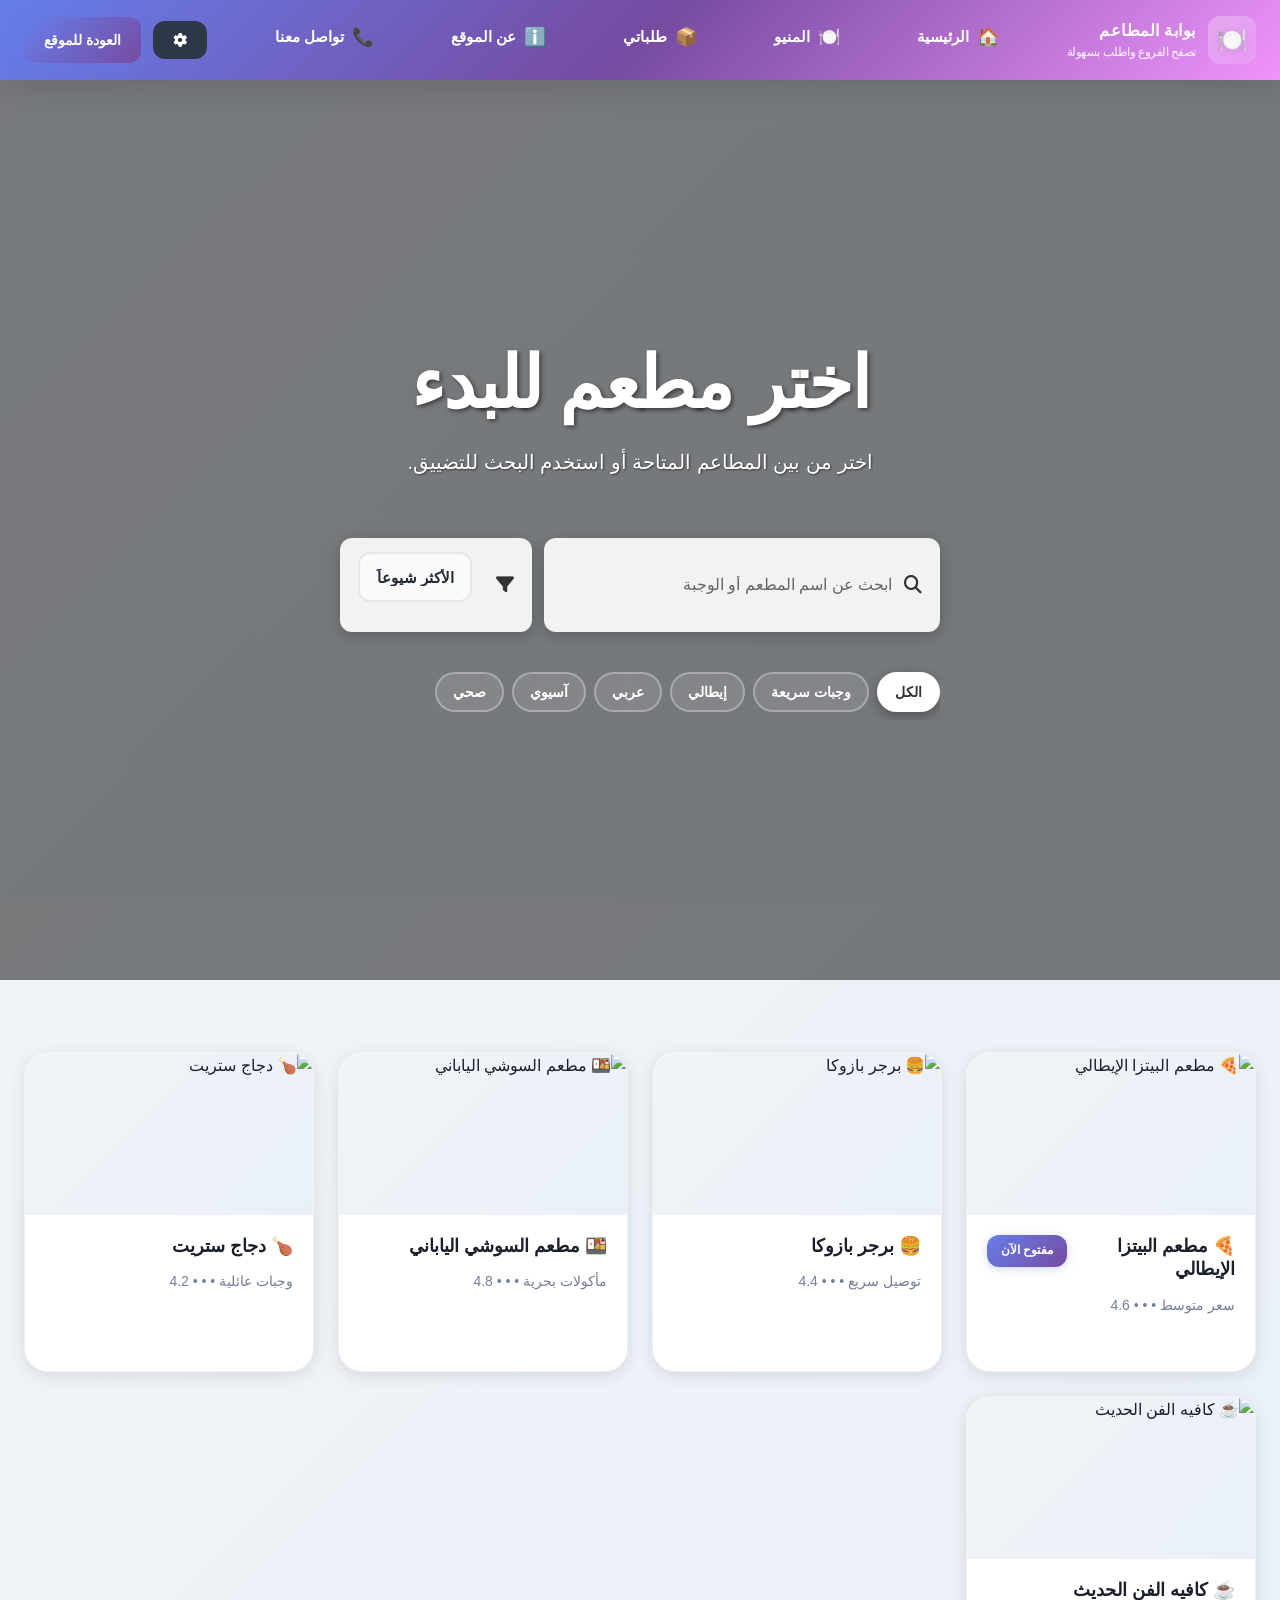
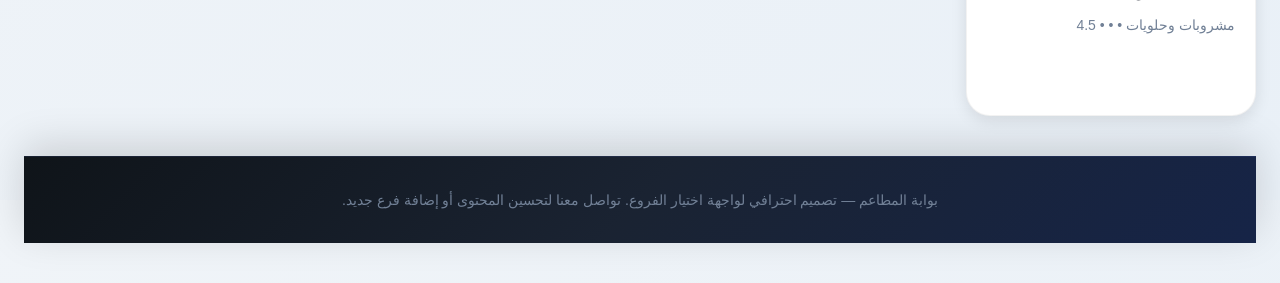
==== commit 48bfd6a9: "Add files via upload" ====
--- a/gateway.html
+++ b/gateway.html
@@ -948,13 +948,12 @@
 
         <div class="header-actions">
           <button id="openAdminBtn" class="btn-secondary dark">
-            لوحة التحكم
+            <i class="fas fa-cog"></i>
           </button>
           <a class="btn-primary" href="index.html">العودة للموقع</a>
         </div>
       </div>
     </header>
-
     <section class="gateway-hero" aria-labelledby="gateway-title">
       <h1 id="gateway-title">اختر مطعم للبدء</h1>
       <p>اختر من بين المطاعم المتاحة أو استخدم البحث للتضييق.</p>
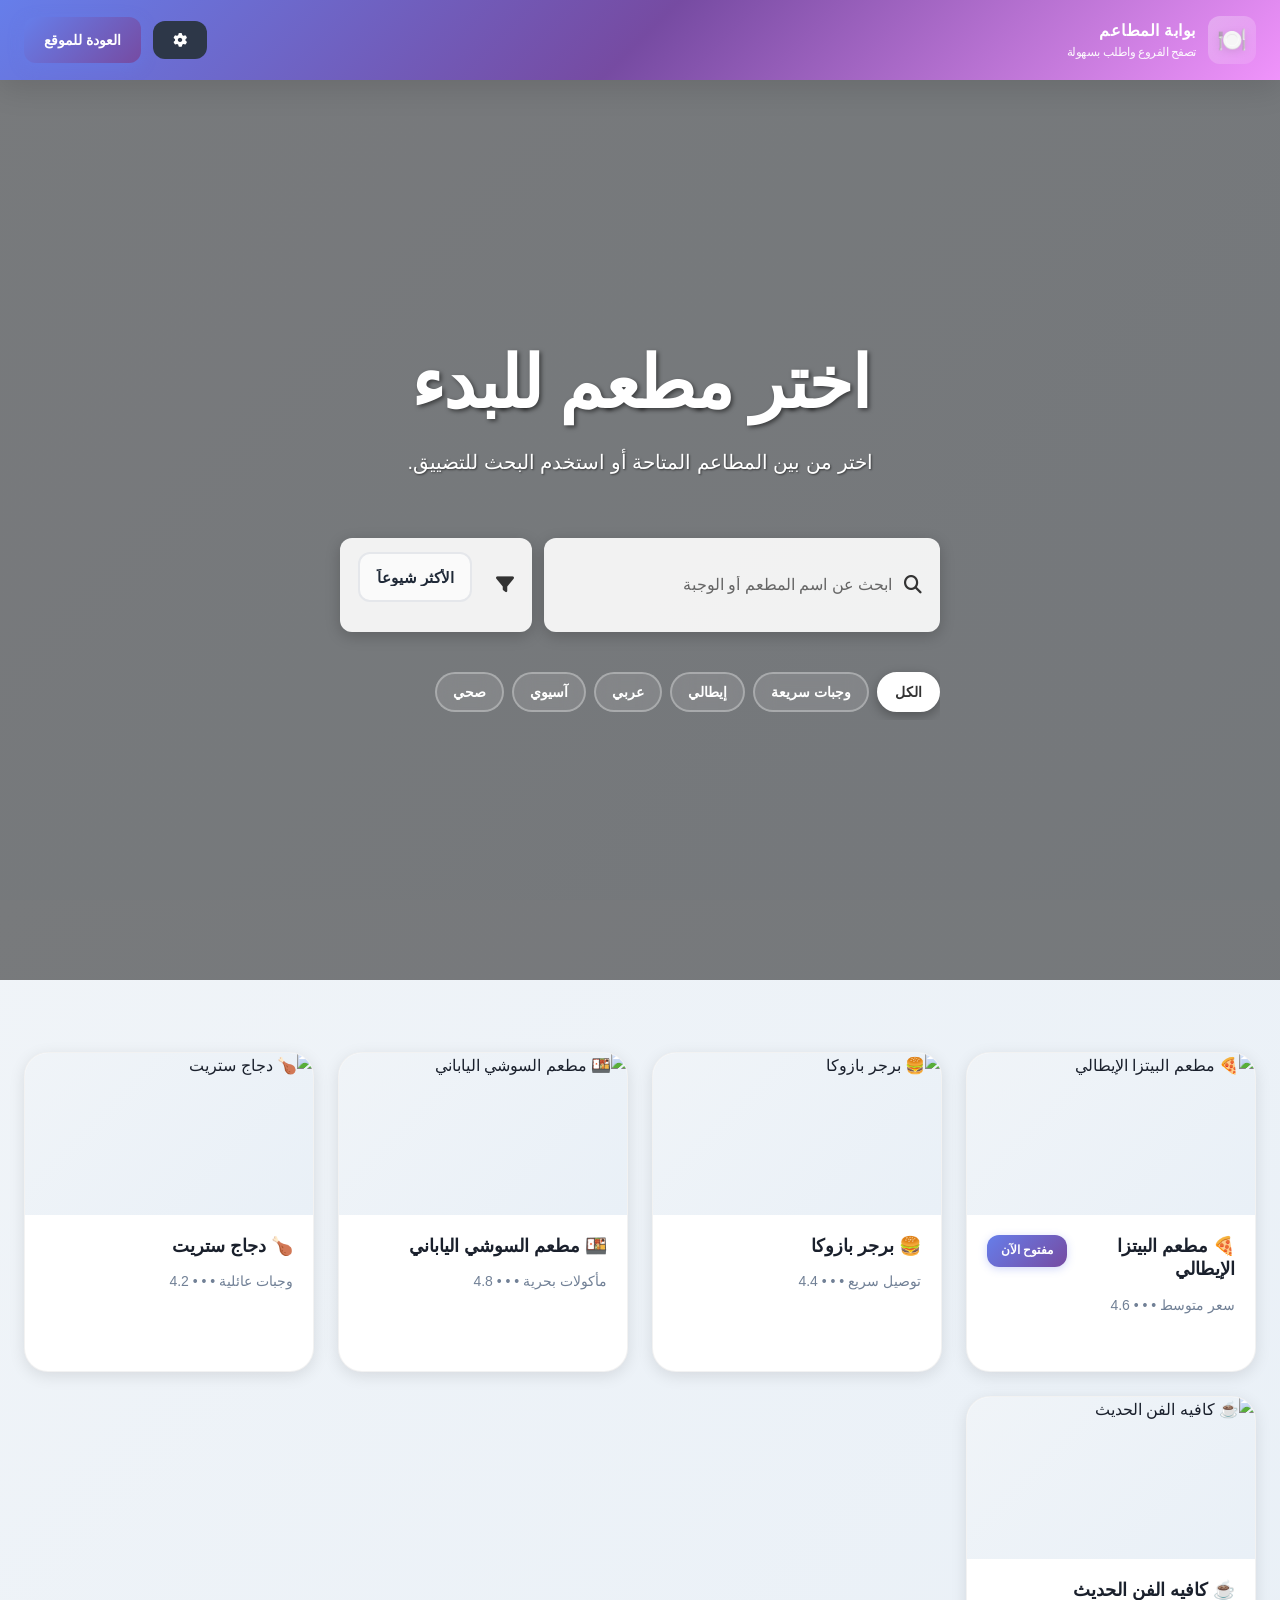
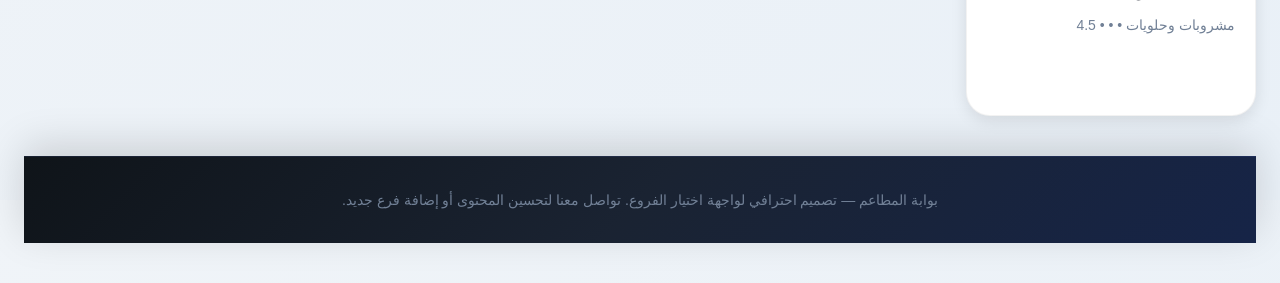
==== commit d5ebd956: "Add files via upload" ====
--- a/gateway.html
+++ b/gateway.html
@@ -368,7 +368,6 @@
         transition: all 0.3s cubic-bezier(0.4, 0, 0.2, 1);
         min-height: 320px;
         position: relative;
-        group: card;
       }
 
       .restaurant-card::before {
@@ -927,24 +926,6 @@
             <div class="tagline">تصفح الفروع واطلب بسهولة</div>
           </div>
         </div>
-
-        <ul class="nav-links">
-          <li data-action="navigate" data-target="home-page">
-            <span class="nav-icon">🏠</span> الرئيسية
-          </li>
-          <li data-action="navigate" data-target="menu-page">
-            <span class="nav-icon">🍽️</span> المنيو
-          </li>
-          <li data-action="navigate" data-target="orders-page">
-            <span class="nav-icon">📦</span> طلباتي
-          </li>
-          <li data-action="navigate" data-target="about-page">
-            <span class="nav-icon">ℹ️</span> عن الموقع
-          </li>
-          <li data-action="navigate" data-target="contact-page">
-            <span class="nav-icon">📞</span> تواصل معنا
-          </li>
-        </ul>
 
         <div class="header-actions">
           <button id="openAdminBtn" class="btn-secondary dark">
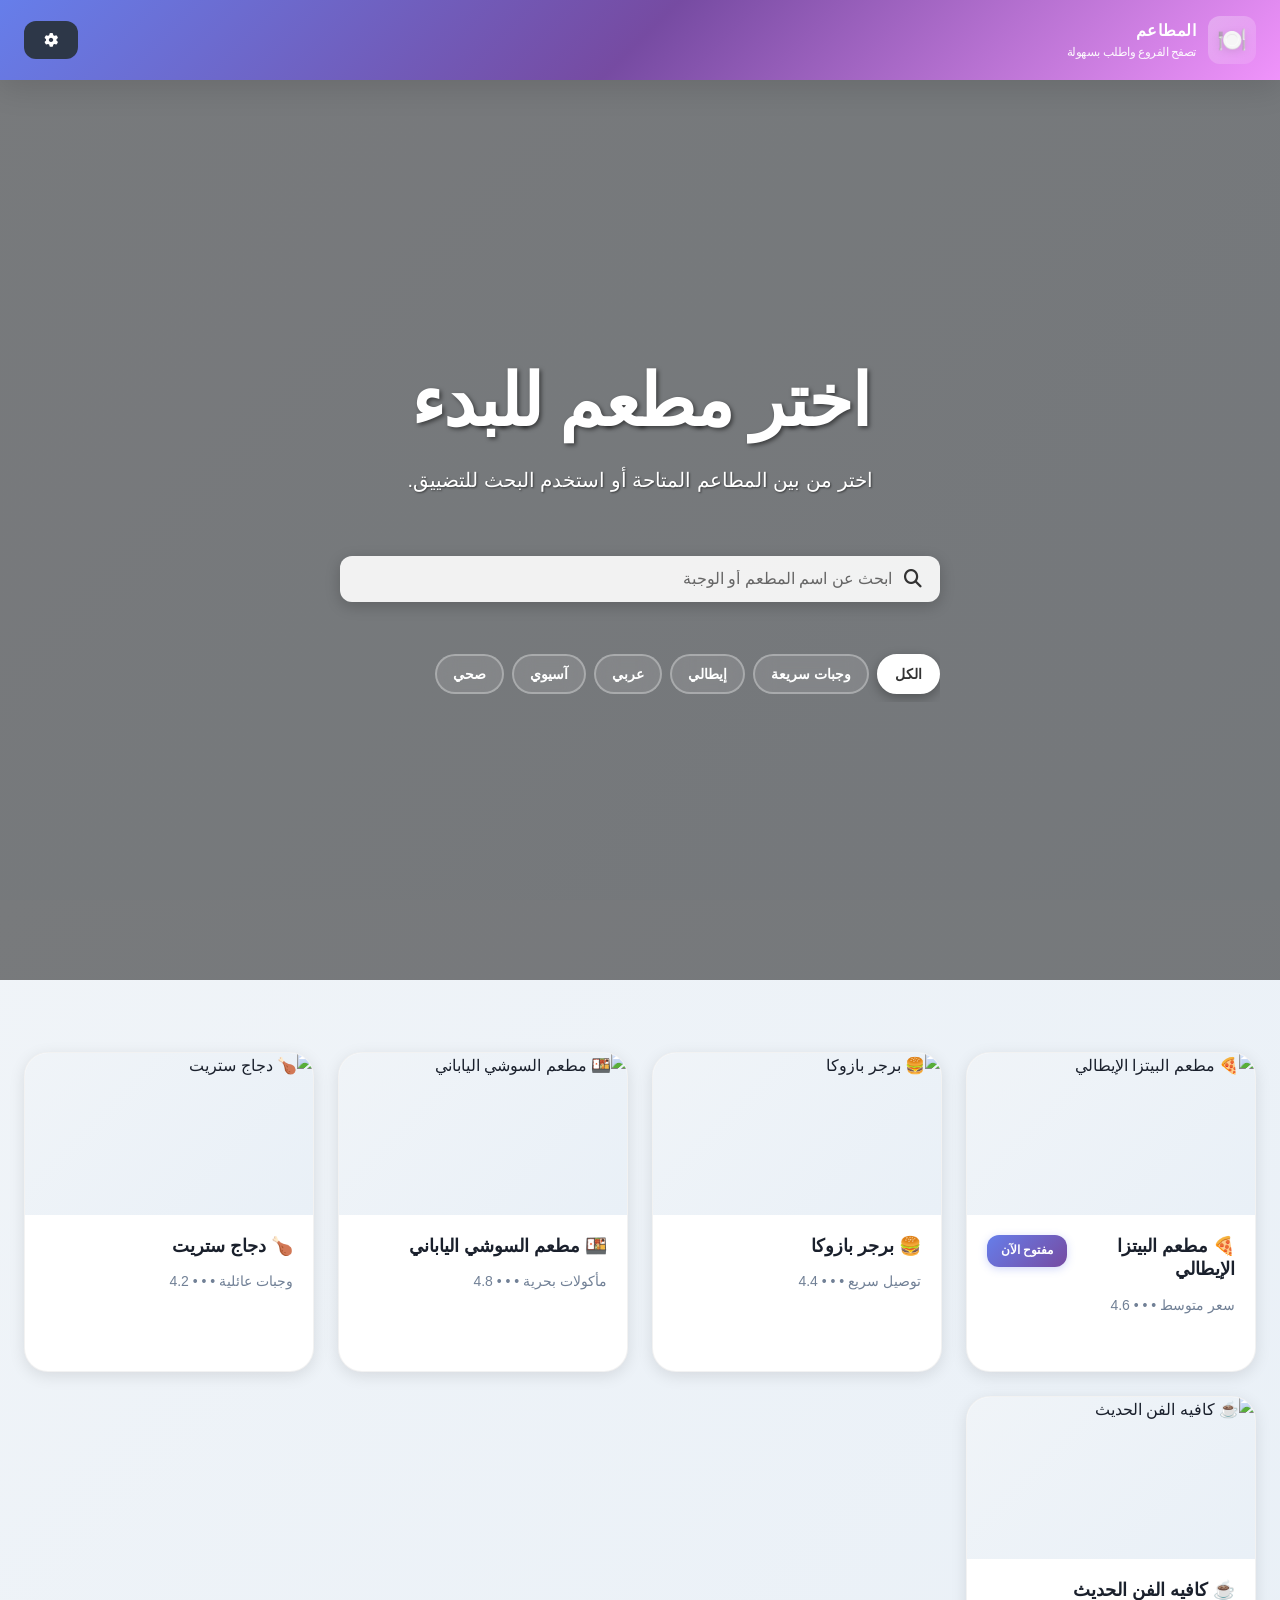
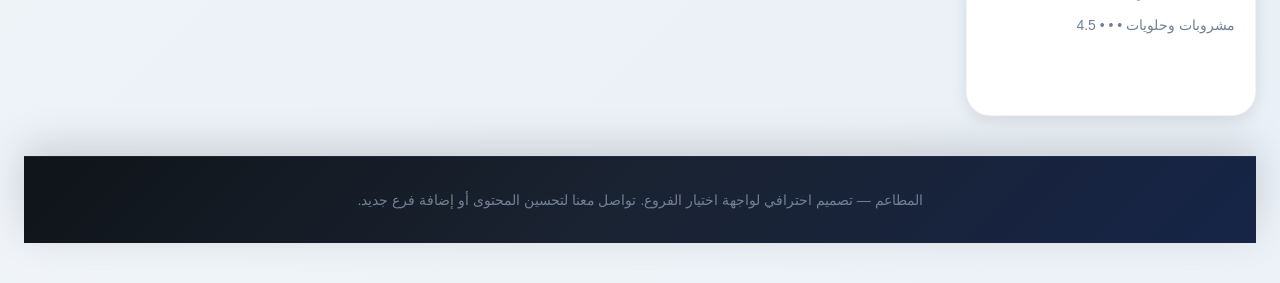
==== commit 60484354: "Add files via upload" ====
--- a/gateway.html
+++ b/gateway.html
@@ -12,7 +12,7 @@
       name="apple-mobile-web-app-status-bar-style"
       content="black-translucent"
     />
-    <title>بوابة المطاعم — My Order</title>
+    <title> المطاعم — My Order</title>
     <link rel="stylesheet" href="style.css" />
     <link
       rel="stylesheet"
@@ -922,7 +922,7 @@
         <div class="brand">
           <div class="logo" aria-hidden="true">🍽️</div>
           <div>
-            <div class="subtitle">بوابة المطاعم</div>
+            <div class="subtitle"> المطاعم</div>
             <div class="tagline">تصفح الفروع واطلب بسهولة</div>
           </div>
         </div>
@@ -931,7 +931,7 @@
           <button id="openAdminBtn" class="btn-secondary dark">
             <i class="fas fa-cog"></i>
           </button>
-          <a class="btn-primary" href="index.html">العودة للموقع</a>
+          <!-- <a class="btn-primary" href="index.html">العودة للموقع</a> -->
         </div>
       </div>
     </header>
@@ -949,7 +949,7 @@
           />
         </label>
 
-        <div class="filter" role="group" aria-label="مرشحات">
+        <!-- <div class="filter" role="group" aria-label="مرشحات">
           <i class="fa-solid fa-filter"></i>
           <select onchange="" aria-label="ترتيب" class="filter-select">
             <option>الأكثر شيوعاً</option>
@@ -957,7 +957,7 @@
             <option>الأقرب</option>
           </select>
         </div>
-      </div>
+      </div> -->
 
       <nav class="control-bar" role="navigation" aria-label="تصفية المطاعم">
         <div class="control-container">
@@ -1091,7 +1091,7 @@
       </section>
 
       <footer class="app-footer">
-        بوابة المطاعم — تصميم احترافي لواجهة اختيار الفروع. تواصل معنا لتحسين
+         المطاعم — تصميم احترافي لواجهة اختيار الفروع. تواصل معنا لتحسين
         المحتوى أو إضافة فرع جديد.
       </footer>
     </main>
--- a/style.css
+++ b/style.css
@@ -213,7 +213,7 @@
     left: 0;
     width: 0;
     height: 3px;
-    background: linear-gradient(90deg, #D2691E, #FF8E5F);
+    background: linear-gradient(90deg, #FF6B35, #FF8E5F);
     transition: width 0.35s ease;
     border-radius: 2px;
 }
@@ -257,7 +257,7 @@
     position: absolute;
     top: -10px;
     right: -10px;
-    background: linear-gradient(135deg, #D2691E, #FF8E5F);
+    background: linear-gradient(135deg, #FF6B35, #FF8E5F);
     color: white;
     font-size: 12px;
     font-weight: 800;
@@ -531,7 +531,7 @@
 
 .hero-content h1 span {
     /* keep a subtle gradient on the brand name if desired */
-    background: linear-gradient(135deg, #D2691E, #FF8E5F);
+    background: linear-gradient(135deg, #FF6B35, #FF8E5F);
     -webkit-background-clip: text;
     -webkit-text-fill-color: transparent;
     background-clip: text;
@@ -720,7 +720,7 @@
     border: none !important;
     border-radius: 50px !important;
     cursor: pointer !important;
-    background: linear-gradient(135deg, #D2691E, #FF8E5F) !important;
+    background: linear-gradient(135deg, #FF6B35, #FF8E5F) !important;
     color: white !important;
     transition: var(--transition) !important;
     margin-top: 8px !important;
@@ -862,7 +862,7 @@
 }
 
 .total-box {
-    background: linear-gradient(135deg, #D2691E 0%, #FF8E5F 50%, #FFB347 100%);
+    background: linear-gradient(135deg, #FF6B35 0%, #FF8E5F 50%, #FFB347 100%);
     padding: 28px 20px;
     border-radius: 16px;
     text-align: center;
